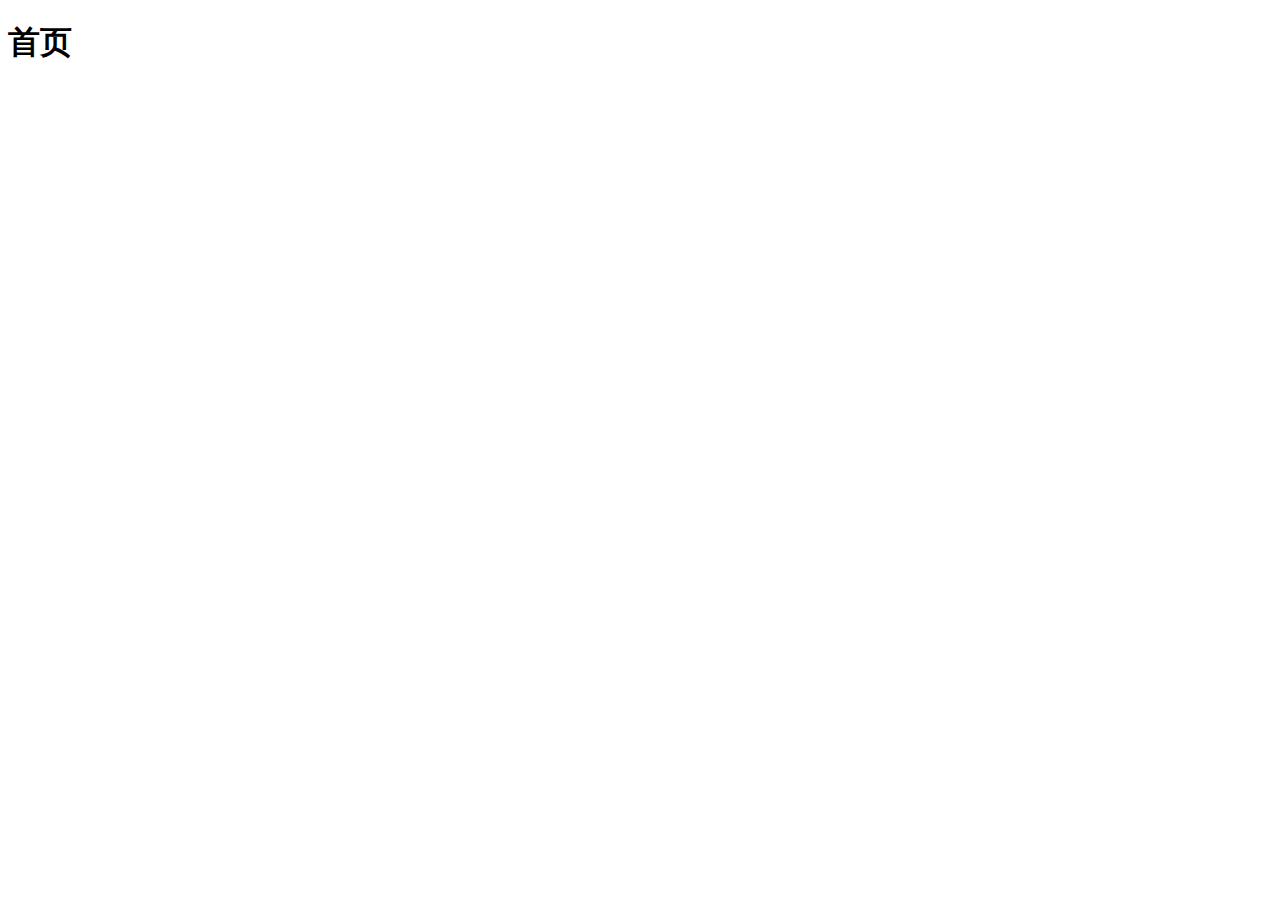
==== home/index.html @ 315df5bf "完成登录页面" ====
<!DOCTYPE html>
<html lang="en">
  <head>
    <meta charset="UTF-8" />
    <meta name="viewport" content="width=device-width, initial-scale=1.0" />
    <title>Document</title>
  </head>
  <body>
    <h1>首页</h1>
  </body>
</html>
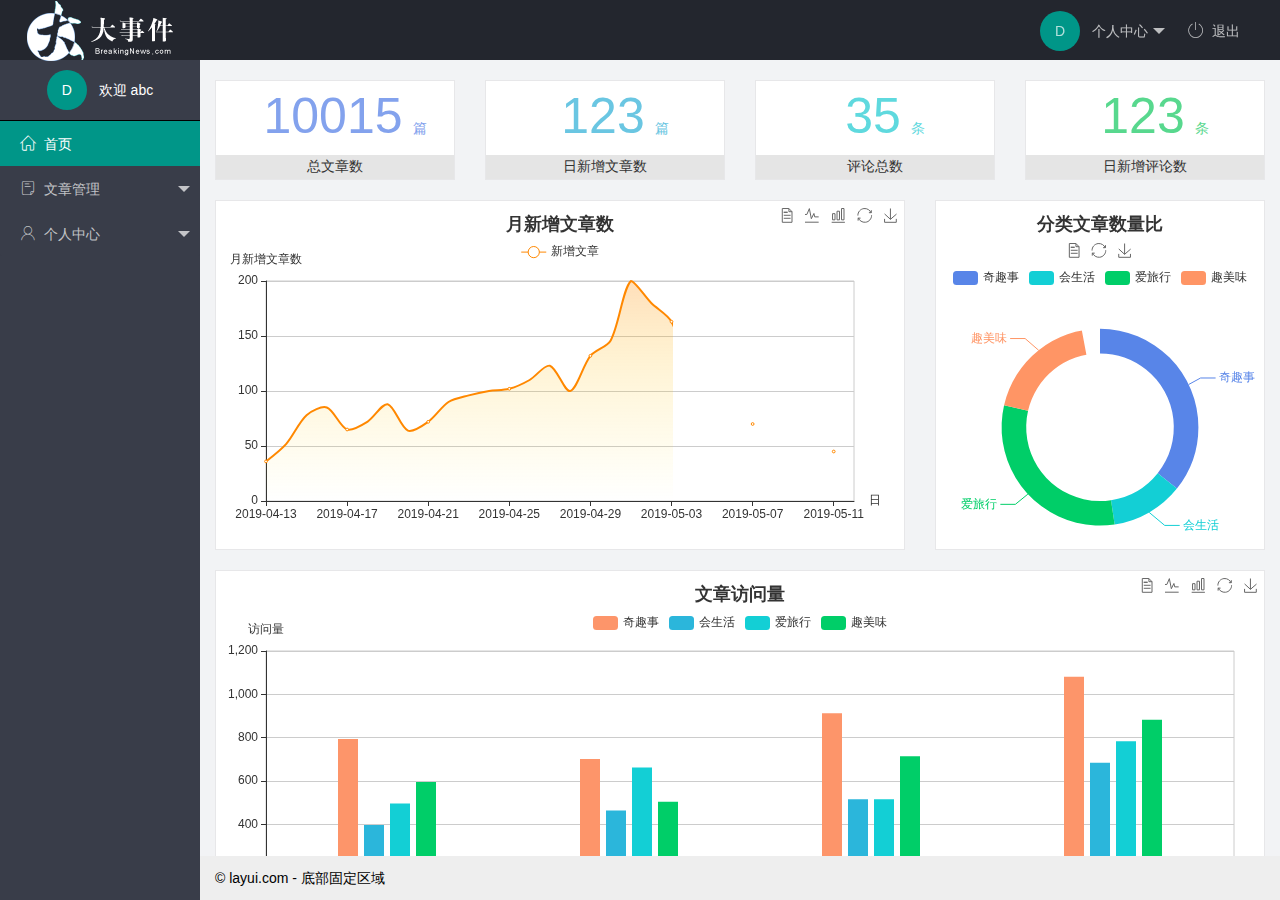
==== commit 03e443a6: "完成了后台首页" ====
--- a/home/index.html
+++ b/home/index.html
@@ -1,11 +1,119 @@
 <!DOCTYPE html>
-<html lang="en">
+<html>
   <head>
-    <meta charset="UTF-8" />
-    <meta name="viewport" content="width=device-width, initial-scale=1.0" />
-    <title>Document</title>
+    <meta charset="utf-8" />
+    <meta
+      name="viewport"
+      content="width=device-width, initial-scale=1, maximum-scale=1"
+    />
+    <title>layout 后台大布局 - Layui</title>
+    <link rel="stylesheet" href="/assets/lib/layui/css/layui.css" />
+    <link rel="stylesheet" href="/assets/fonts/iconfont.css" />
+    <link rel="stylesheet" href="/assets/css/index.css" />
   </head>
-  <body>
-    <h1>首页</h1>
+  <body class="layui-layout-body">
+    <div class="layui-layout layui-layout-admin">
+      <div class="layui-header">
+        <div class="layui-logo">
+          <img src="/assets/images/logo.png" alt="" />
+        </div>
+        <!-- 头部区域（可配合layui已有的水平导航） -->
+        <ul class="layui-nav layui-layout-right">
+          <li class="layui-nav-item">
+            <a href="javascript:;">
+              <img src="/assets/images/sample.jpg" class="layui-nav-img" />
+              <span class="text_avatar">D</span>
+              个人中心
+              <span class="layui-nav-more"></span>
+            </a>
+            <dl class="layui-nav-child">
+              <dd><a href="">基本资料</a></dd>
+              <dd><a href="">更换头像</a></dd>
+              <dd><a href="">重置密码</a></dd>
+            </dl>
+          </li>
+          <li class="layui-nav-item">
+            <a id="logoutBtn" href="javascript:;"><span class="iconfont icon-tuichu"></span>退出</a>
+          </li>
+        </ul>
+      </div>
+
+      <div class="layui-side layui-bg-black">
+        <div class="layui-side-scroll">
+          <div class="userinfo">
+            <img src="/assets/images/sample.jpg" class="layui-nav-img" />
+            <span class="text_avatar">D</span>
+            <span id="welcome">欢迎 abc</span>
+          </div>
+          <!-- 左侧导航区域（可配合layui已有的垂直导航） -->
+          <ul
+            class="layui-nav layui-nav-tree"
+            lay-filter="test"
+            lay-shrink="all"
+          >
+            <li class="layui-nav-item layui-this">
+              <a href=""><span class="iconfont icon-home"></span>首页</a>
+            </li>
+            <li class="layui-nav-item">
+              <a class="" href="javascript:;"
+                ><span class="iconfont icon-16"></span>文章管理</a
+              >
+              <dl class="layui-nav-child">
+                <dd>
+                  <a href="javascript:;"
+                    ><i class="layui-icon layui-icon-app"></i> 文章类别</a
+                  >
+                </dd>
+                <dd>
+                  <a href="javascript:;"
+                    ><i class="layui-icon layui-icon-app"></i> 文章列表</a
+                  >
+                </dd>
+                <dd>
+                  <a href="javascript:;"
+                    ><i class="layui-icon layui-icon-app"></i> 发布文章</a
+                  >
+                </dd>
+              </dl>
+            </li>
+            <li class="layui-nav-item">
+              <a href="javascript:;"
+                ><span class="iconfont icon-user"></span>个人中心</a
+              >
+              <dl class="layui-nav-child">
+                <dd>
+                  <a href="javascript:;"
+                    ><i class="layui-icon layui-icon-app"></i> 基本资料</a
+                  >
+                </dd>
+                <dd>
+                  <a href="javascript:;"
+                    ><i class="layui-icon layui-icon-app"></i> 更换头像</a
+                  >
+                </dd>
+                <dd>
+                  <a href="javascript:;"
+                    ><i class="layui-icon layui-icon-app"></i> 重置密码</a
+                  >
+                </dd>
+              </dl>
+            </li>
+          </ul>
+        </div>
+      </div>
+
+      <div class="layui-body">
+        <!-- 内容主体区域 -->
+        <iframe name="box" src="/home/dashboard.html" frameborder="0"></iframe>
+      <div class="layui-footer">
+        <!-- 底部固定区域 -->
+        © layui.com - 底部固定区域
+      </div>
+    </div>
+    <script src="/assets/lib/layui/layui.all.js"></script>
+    <script src="/assets/lib/axios.min.js"></script>
+    <script src="/assets/lib/jquery.js"></script>
+    <script src="/assets/js/ajaxbase.js"></script>
+    <script src="/assets/js/index.js"></script>
   </body>
 </html>
--- a/assets/lib/layui/css/layui.css
+++ b/assets/lib/layui/css/layui.css
@@ -0,0 +1,2 @@
+/** layui-v2.5.6 MIT License By https://www.layui.com */
+ .layui-inline,img{display:inline-block;vertical-align:middle}h1,h2,h3,h4,h5,h6{font-weight:400}.layui-edge,.layui-header,.layui-inline,.layui-main{position:relative}.layui-body,.layui-edge,.layui-elip{overflow:hidden}.layui-btn,.layui-edge,.layui-inline,img{vertical-align:middle}.layui-btn,.layui-disabled,.layui-icon,.layui-unselect{-moz-user-select:none;-webkit-user-select:none;-ms-user-select:none}.layui-elip,.layui-form-checkbox span,.layui-form-pane .layui-form-label{text-overflow:ellipsis;white-space:nowrap}.layui-breadcrumb,.layui-tree-btnGroup{visibility:hidden}blockquote,body,button,dd,div,dl,dt,form,h1,h2,h3,h4,h5,h6,input,li,ol,p,pre,td,textarea,th,ul{margin:0;padding:0;-webkit-tap-highlight-color:rgba(0,0,0,0)}a:active,a:hover{outline:0}img{border:none}li{list-style:none}table{border-collapse:collapse;border-spacing:0}h4,h5,h6{font-size:100%}button,input,optgroup,option,select,textarea{font-family:inherit;font-size:inherit;font-style:inherit;font-weight:inherit;outline:0}pre{white-space:pre-wrap;white-space:-moz-pre-wrap;white-space:-pre-wrap;white-space:-o-pre-wrap;word-wrap:break-word}body{line-height:24px;font:14px Helvetica Neue,Helvetica,PingFang SC,Tahoma,Arial,sans-serif}hr{height:1px;margin:10px 0;border:0;clear:both}a{color:#333;text-decoration:none}a:hover{color:#777}a cite{font-style:normal;*cursor:pointer}.layui-border-box,.layui-border-box *{box-sizing:border-box}.layui-box,.layui-box *{box-sizing:content-box}.layui-clear{clear:both;*zoom:1}.layui-clear:after{content:'\20';clear:both;*zoom:1;display:block;height:0}.layui-inline{*display:inline;*zoom:1}.layui-edge{display:inline-block;width:0;height:0;border-width:6px;border-style:dashed;border-color:transparent}.layui-edge-top{top:-4px;border-bottom-color:#999;border-bottom-style:solid}.layui-edge-right{border-left-color:#999;border-left-style:solid}.layui-edge-bottom{top:2px;border-top-color:#999;border-top-style:solid}.layui-edge-left{border-right-color:#999;border-right-style:solid}.layui-disabled,.layui-disabled:hover{color:#d2d2d2!important;cursor:not-allowed!important}.layui-circle{border-radius:100%}.layui-show{display:block!important}.layui-hide{display:none!important}@font-face{font-family:layui-icon;src:url(../font/iconfont.eot?v=256);src:url(../font/iconfont.eot?v=256#iefix) format('embedded-opentype'),url(../font/iconfont.woff2?v=256) format('woff2'),url(../font/iconfont.woff?v=256) format('woff'),url(../font/iconfont.ttf?v=256) format('truetype'),url(../font/iconfont.svg?v=256#layui-icon) format('svg')}.layui-icon{font-family:layui-icon!important;font-size:16px;font-style:normal;-webkit-font-smoothing:antialiased;-moz-osx-font-smoothing:grayscale}.layui-icon-reply-fill:before{content:"\e611"}.layui-icon-set-fill:before{content:"\e614"}.layui-icon-menu-fill:before{content:"\e60f"}.layui-icon-search:before{content:"\e615"}.layui-icon-share:before{content:"\e641"}.layui-icon-set-sm:before{content:"\e620"}.layui-icon-engine:before{content:"\e628"}.layui-icon-close:before{content:"\1006"}.layui-icon-close-fill:before{content:"\1007"}.layui-icon-chart-screen:before{content:"\e629"}.layui-icon-star:before{content:"\e600"}.layui-icon-circle-dot:before{content:"\e617"}.layui-icon-chat:before{content:"\e606"}.layui-icon-release:before{content:"\e609"}.layui-icon-list:before{content:"\e60a"}.layui-icon-chart:before{content:"\e62c"}.layui-icon-ok-circle:before{content:"\1005"}.layui-icon-layim-theme:before{content:"\e61b"}.layui-icon-table:before{content:"\e62d"}.layui-icon-right:before{content:"\e602"}.layui-icon-left:before{content:"\e603"}.layui-icon-cart-simple:before{content:"\e698"}.layui-icon-face-cry:before{content:"\e69c"}.layui-icon-face-smile:before{content:"\e6af"}.layui-icon-survey:before{content:"\e6b2"}.layui-icon-tree:before{content:"\e62e"}.layui-icon-ie:before{content:"\e7bb"}.layui-icon-upload-circle:before{content:"\e62f"}.layui-icon-add-circle:before{content:"\e61f"}.layui-icon-download-circle:before{content:"\e601"}.layui-icon-templeate-1:before{content:"\e630"}.layui-icon-util:before{content:"\e631"}.layui-icon-face-surprised:before{content:"\e664"}.layui-icon-edit:before{content:"\e642"}.layui-icon-speaker:before{content:"\e645"}.layui-icon-down:before{content:"\e61a"}.layui-icon-file:before{content:"\e621"}.layui-icon-layouts:before{content:"\e632"}.layui-icon-rate-half:before{content:"\e6c9"}.layui-icon-add-circle-fine:before{content:"\e608"}.layui-icon-prev-circle:before{content:"\e633"}.layui-icon-read:before{content:"\e705"}.layui-icon-404:before{content:"\e61c"}.layui-icon-carousel:before{content:"\e634"}.layui-icon-help:before{content:"\e607"}.layui-icon-code-circle:before{content:"\e635"}.layui-icon-windows:before{content:"\e67f"}.layui-icon-water:before{content:"\e636"}.layui-icon-username:before{content:"\e66f"}.layui-icon-find-fill:before{content:"\e670"}.layui-icon-about:before{content:"\e60b"}.layui-icon-location:before{content:"\e715"}.layui-icon-up:before{content:"\e619"}.layui-icon-pause:before{content:"\e651"}.layui-icon-date:before{content:"\e637"}.layui-icon-layim-uploadfile:before{content:"\e61d"}.layui-icon-delete:before{content:"\e640"}.layui-icon-play:before{content:"\e652"}.layui-icon-top:before{content:"\e604"}.layui-icon-firefox:before{content:"\e686"}.layui-icon-friends:before{content:"\e612"}.layui-icon-refresh-3:before{content:"\e9aa"}.layui-icon-ok:before{content:"\e605"}.layui-icon-layer:before{content:"\e638"}.layui-icon-face-smile-fine:before{content:"\e60c"}.layui-icon-dollar:before{content:"\e659"}.layui-icon-group:before{content:"\e613"}.layui-icon-layim-download:before{content:"\e61e"}.layui-icon-picture-fine:before{content:"\e60d"}.layui-icon-link:before{content:"\e64c"}.layui-icon-diamond:before{content:"\e735"}.layui-icon-log:before{content:"\e60e"}.layui-icon-key:before{content:"\e683"}.layui-icon-rate-solid:before{content:"\e67a"}.layui-icon-fonts-del:before{content:"\e64f"}.layui-icon-unlink:before{content:"\e64d"}.layui-icon-fonts-clear:before{content:"\e639"}.layui-icon-triangle-r:before{content:"\e623"}.layui-icon-circle:before{content:"\e63f"}.layui-icon-radio:before{content:"\e643"}.layui-icon-align-center:before{content:"\e647"}.layui-icon-align-right:before{content:"\e648"}.layui-icon-align-left:before{content:"\e649"}.layui-icon-loading-1:before{content:"\e63e"}.layui-icon-return:before{content:"\e65c"}.layui-icon-fonts-strong:before{content:"\e62b"}.layui-icon-upload:before{content:"\e67c"}.layui-icon-dialogue:before{content:"\e63a"}.layui-icon-video:before{content:"\e6ed"}.layui-icon-headset:before{content:"\e6fc"}.layui-icon-cellphone-fine:before{content:"\e63b"}.layui-icon-add-1:before{content:"\e654"}.layui-icon-face-smile-b:before{content:"\e650"}.layui-icon-fonts-html:before{content:"\e64b"}.layui-icon-screen-full:before{content:"\e622"}.layui-icon-form:before{content:"\e63c"}.layui-icon-cart:before{content:"\e657"}.layui-icon-camera-fill:before{content:"\e65d"}.layui-icon-tabs:before{content:"\e62a"}.layui-icon-heart-fill:before{content:"\e68f"}.layui-icon-fonts-code:before{content:"\e64e"}.layui-icon-ios:before{content:"\e680"}.layui-icon-at:before{content:"\e687"}.layui-icon-fire:before{content:"\e756"}.layui-icon-set:before{content:"\e716"}.layui-icon-fonts-u:before{content:"\e646"}.layui-icon-triangle-d:before{content:"\e625"}.layui-icon-tips:before{content:"\e702"}.layui-icon-picture:before{content:"\e64a"}.layui-icon-more-vertical:before{content:"\e671"}.layui-icon-bluetooth:before{content:"\e689"}.layui-icon-flag:before{content:"\e66c"}.layui-icon-loading:before{content:"\e63d"}.layui-icon-fonts-i:before{content:"\e644"}.layui-icon-refresh-1:before{content:"\e666"}.layui-icon-rmb:before{content:"\e65e"}.layui-icon-addition:before{content:"\e624"}.layui-icon-home:before{content:"\e68e"}.layui-icon-time:before{content:"\e68d"}.layui-icon-user:before{content:"\e770"}.layui-icon-notice:before{content:"\e667"}.layui-icon-chrome:before{content:"\e68a"}.layui-icon-edge:before{content:"\e68b"}.layui-icon-login-weibo:before{content:"\e675"}.layui-icon-voice:before{content:"\e688"}.layui-icon-upload-drag:before{content:"\e681"}.layui-icon-login-qq:before{content:"\e676"}.layui-icon-snowflake:before{content:"\e6b1"}.layui-icon-heart:before{content:"\e68c"}.layui-icon-logout:before{content:"\e682"}.layui-icon-file-b:before{content:"\e655"}.layui-icon-template:before{content:"\e663"}.layui-icon-transfer:before{content:"\e691"}.layui-icon-auz:before{content:"\e672"}.layui-icon-console:before{content:"\e665"}.layui-icon-app:before{content:"\e653"}.layui-icon-prev:before{content:"\e65a"}.layui-icon-website:before{content:"\e7ae"}.layui-icon-next:before{content:"\e65b"}.layui-icon-component:before{content:"\e857"}.layui-icon-android:before{content:"\e684"}.layui-icon-more:before{content:"\e65f"}.layui-icon-login-wechat:before{content:"\e677"}.layui-icon-shrink-right:before{content:"\e668"}.layui-icon-spread-left:before{content:"\e66b"}.layui-icon-camera:before{content:"\e660"}.layui-icon-note:before{content:"\e66e"}.layui-icon-refresh:before{content:"\e669"}.layui-icon-female:before{content:"\e661"}.layui-icon-male:before{content:"\e662"}.layui-icon-screen-restore:before{content:"\e758"}.layui-icon-password:before{content:"\e673"}.layui-icon-senior:before{content:"\e674"}.layui-icon-theme:before{content:"\e66a"}.layui-icon-tread:before{content:"\e6c5"}.layui-icon-praise:before{content:"\e6c6"}.layui-icon-star-fill:before{content:"\e658"}.layui-icon-rate:before{content:"\e67b"}.layui-icon-template-1:before{content:"\e656"}.layui-icon-vercode:before{content:"\e679"}.layui-icon-service:before{content:"\e626"}.layui-icon-cellphone:before{content:"\e678"}.layui-icon-print:before{content:"\e66d"}.layui-icon-cols:before{content:"\e610"}.layui-icon-wifi:before{content:"\e7e0"}.layui-icon-export:before{content:"\e67d"}.layui-icon-rss:before{content:"\e808"}.layui-icon-slider:before{content:"\e714"}.layui-icon-email:before{content:"\e618"}.layui-icon-subtraction:before{content:"\e67e"}.layui-icon-mike:before{content:"\e6dc"}.layui-icon-light:before{content:"\e748"}.layui-icon-gift:before{content:"\e627"}.layui-icon-mute:before{content:"\e685"}.layui-icon-reduce-circle:before{content:"\e616"}.layui-icon-music:before{content:"\e690"}.layui-main{width:1140px;margin:0 auto}.layui-header{z-index:1000;height:60px}.layui-header a:hover{transition:all .5s;-webkit-transition:all .5s}.layui-side{position:fixed;left:0;top:0;bottom:0;z-index:999;width:200px;overflow-x:hidden}.layui-side-scroll{position:relative;width:220px;height:100%;overflow-x:hidden}.layui-body{position:absolute;left:200px;right:0;top:0;bottom:0;z-index:998;width:auto;overflow-y:auto;box-sizing:border-box}.layui-layout-body{overflow:hidden}.layui-layout-admin .layui-header{background-color:#23262E}.layui-layout-admin .layui-side{top:60px;width:200px;overflow-x:hidden}.layui-layout-admin .layui-body{position:fixed;top:60px;bottom:44px}.layui-layout-admin .layui-main{width:auto;margin:0 15px}.layui-layout-admin .layui-footer{position:fixed;left:200px;right:0;bottom:0;height:44px;line-height:44px;padding:0 15px;background-color:#eee}.layui-layout-admin .layui-logo{position:absolute;left:0;top:0;width:200px;height:100%;line-height:60px;text-align:center;color:#009688;font-size:16px}.layui-layout-admin .layui-header .layui-nav{background:0 0}.layui-layout-left{position:absolute!important;left:200px;top:0}.layui-layout-right{position:absolute!important;right:0;top:0}.layui-container{position:relative;margin:0 auto;padding:0 15px;box-sizing:border-box}.layui-fluid{position:relative;margin:0 auto;padding:0 15px}.layui-row:after,.layui-row:before{content:'';display:block;clear:both}.layui-col-lg1,.layui-col-lg10,.layui-col-lg11,.layui-col-lg12,.layui-col-lg2,.layui-col-lg3,.layui-col-lg4,.layui-col-lg5,.layui-col-lg6,.layui-col-lg7,.layui-col-lg8,.layui-col-lg9,.layui-col-md1,.layui-col-md10,.layui-col-md11,.layui-col-md12,.layui-col-md2,.layui-col-md3,.layui-col-md4,.layui-col-md5,.layui-col-md6,.layui-col-md7,.layui-col-md8,.layui-col-md9,.layui-col-sm1,.layui-col-sm10,.layui-col-sm11,.layui-col-sm12,.layui-col-sm2,.layui-col-sm3,.layui-col-sm4,.layui-col-sm5,.layui-col-sm6,.layui-col-sm7,.layui-col-sm8,.layui-col-sm9,.layui-col-xs1,.layui-col-xs10,.layui-col-xs11,.layui-col-xs12,.layui-col-xs2,.layui-col-xs3,.layui-col-xs4,.layui-col-xs5,.layui-col-xs6,.layui-col-xs7,.layui-col-xs8,.layui-col-xs9{position:relative;display:block;box-sizing:border-box}.layui-col-xs1,.layui-col-xs10,.layui-col-xs11,.layui-col-xs12,.layui-col-xs2,.layui-col-xs3,.layui-col-xs4,.layui-col-xs5,.layui-col-xs6,.layui-col-xs7,.layui-col-xs8,.layui-col-xs9{float:left}.layui-col-xs1{width:8.33333333%}.layui-col-xs2{width:16.66666667%}.layui-col-xs3{width:25%}.layui-col-xs4{width:33.33333333%}.layui-col-xs5{width:41.66666667%}.layui-col-xs6{width:50%}.layui-col-xs7{width:58.33333333%}.layui-col-xs8{width:66.66666667%}.layui-col-xs9{width:75%}.layui-col-xs10{width:83.33333333%}.layui-col-xs11{width:91.66666667%}.layui-col-xs12{width:100%}.layui-col-xs-offset1{margin-left:8.33333333%}.layui-col-xs-offset2{margin-left:16.66666667%}.layui-col-xs-offset3{margin-left:25%}.layui-col-xs-offset4{margin-left:33.33333333%}.layui-col-xs-offset5{margin-left:41.66666667%}.layui-col-xs-offset6{margin-left:50%}.layui-col-xs-offset7{margin-left:58.33333333%}.layui-col-xs-offset8{margin-left:66.66666667%}.layui-col-xs-offset9{margin-left:75%}.layui-col-xs-offset10{margin-left:83.33333333%}.layui-col-xs-offset11{margin-left:91.66666667%}.layui-col-xs-offset12{margin-left:100%}@media screen and (max-width:768px){.layui-hide-xs{display:none!important}.layui-show-xs-block{display:block!important}.layui-show-xs-inline{display:inline!important}.layui-show-xs-inline-block{display:inline-block!important}}@media screen and (min-width:768px){.layui-container{width:750px}.layui-hide-sm{display:none!important}.layui-show-sm-block{display:block!important}.layui-show-sm-inline{display:inline!important}.layui-show-sm-inline-block{display:inline-block!important}.layui-col-sm1,.layui-col-sm10,.layui-col-sm11,.layui-col-sm12,.layui-col-sm2,.layui-col-sm3,.layui-col-sm4,.layui-col-sm5,.layui-col-sm6,.layui-col-sm7,.layui-col-sm8,.layui-col-sm9{float:left}.layui-col-sm1{width:8.33333333%}.layui-col-sm2{width:16.66666667%}.layui-col-sm3{width:25%}.layui-col-sm4{width:33.33333333%}.layui-col-sm5{width:41.66666667%}.layui-col-sm6{width:50%}.layui-col-sm7{width:58.33333333%}.layui-col-sm8{width:66.66666667%}.layui-col-sm9{width:75%}.layui-col-sm10{width:83.33333333%}.layui-col-sm11{width:91.66666667%}.layui-col-sm12{width:100%}.layui-col-sm-offset1{margin-left:8.33333333%}.layui-col-sm-offset2{margin-left:16.66666667%}.layui-col-sm-offset3{margin-left:25%}.layui-col-sm-offset4{margin-left:33.33333333%}.layui-col-sm-offset5{margin-left:41.66666667%}.layui-col-sm-offset6{margin-left:50%}.layui-col-sm-offset7{margin-left:58.33333333%}.layui-col-sm-offset8{margin-left:66.66666667%}.layui-col-sm-offset9{margin-left:75%}.layui-col-sm-offset10{margin-left:83.33333333%}.layui-col-sm-offset11{margin-left:91.66666667%}.layui-col-sm-offset12{margin-left:100%}}@media screen and (min-width:992px){.layui-container{width:970px}.layui-hide-md{display:none!important}.layui-show-md-block{display:block!important}.layui-show-md-inline{display:inline!important}.layui-show-md-inline-block{display:inline-block!important}.layui-col-md1,.layui-col-md10,.layui-col-md11,.layui-col-md12,.layui-col-md2,.layui-col-md3,.layui-col-md4,.layui-col-md5,.layui-col-md6,.layui-col-md7,.layui-col-md8,.layui-col-md9{float:left}.layui-col-md1{width:8.33333333%}.layui-col-md2{width:16.66666667%}.layui-col-md3{width:25%}.layui-col-md4{width:33.33333333%}.layui-col-md5{width:41.66666667%}.layui-col-md6{width:50%}.layui-col-md7{width:58.33333333%}.layui-col-md8{width:66.66666667%}.layui-col-md9{width:75%}.layui-col-md10{width:83.33333333%}.layui-col-md11{width:91.66666667%}.layui-col-md12{width:100%}.layui-col-md-offset1{margin-left:8.33333333%}.layui-col-md-offset2{margin-left:16.66666667%}.layui-col-md-offset3{margin-left:25%}.layui-col-md-offset4{margin-left:33.33333333%}.layui-col-md-offset5{margin-left:41.66666667%}.layui-col-md-offset6{margin-left:50%}.layui-col-md-offset7{margin-left:58.33333333%}.layui-col-md-offset8{margin-left:66.66666667%}.layui-col-md-offset9{margin-left:75%}.layui-col-md-offset10{margin-left:83.33333333%}.layui-col-md-offset11{margin-left:91.66666667%}.layui-col-md-offset12{margin-left:100%}}@media screen and (min-width:1200px){.layui-container{width:1170px}.layui-hide-lg{display:none!important}.layui-show-lg-block{display:block!important}.layui-show-lg-inline{display:inline!important}.layui-show-lg-inline-block{display:inline-block!important}.layui-col-lg1,.layui-col-lg10,.layui-col-lg11,.layui-col-lg12,.layui-col-lg2,.layui-col-lg3,.layui-col-lg4,.layui-col-lg5,.layui-col-lg6,.layui-col-lg7,.layui-col-lg8,.layui-col-lg9{float:left}.layui-col-lg1{width:8.33333333%}.layui-col-lg2{width:16.66666667%}.layui-col-lg3{width:25%}.layui-col-lg4{width:33.33333333%}.layui-col-lg5{width:41.66666667%}.layui-col-lg6{width:50%}.layui-col-lg7{width:58.33333333%}.layui-col-lg8{width:66.66666667%}.layui-col-lg9{width:75%}.layui-col-lg10{width:83.33333333%}.layui-col-lg11{width:91.66666667%}.layui-col-lg12{width:100%}.layui-col-lg-offset1{margin-left:8.33333333%}.layui-col-lg-offset2{margin-left:16.66666667%}.layui-col-lg-offset3{margin-left:25%}.layui-col-lg-offset4{margin-left:33.33333333%}.layui-col-lg-offset5{margin-left:41.66666667%}.layui-col-lg-offset6{margin-left:50%}.layui-col-lg-offset7{margin-left:58.33333333%}.layui-col-lg-offset8{margin-left:66.66666667%}.layui-col-lg-offset9{margin-left:75%}.layui-col-lg-offset10{margin-left:83.33333333%}.layui-col-lg-offset11{margin-left:91.66666667%}.layui-col-lg-offset12{margin-left:100%}}.layui-col-space1{margin:-.5px}.layui-col-space1>*{padding:.5px}.layui-col-space2{margin:-1px}.layui-col-space2>*{padding:1px}.layui-col-space4{margin:-2px}.layui-col-space4>*{padding:2px}.layui-col-space5{margin:-2.5px}.layui-col-space5>*{padding:2.5px}.layui-col-space6{margin:-3px}.layui-col-space6>*{padding:3px}.layui-col-space8{margin:-4px}.layui-col-space8>*{padding:4px}.layui-col-space10{margin:-5px}.layui-col-space10>*{padding:5px}.layui-col-space12{margin:-6px}.layui-col-space12>*{padding:6px}.layui-col-space14{margin:-7px}.layui-col-space14>*{padding:7px}.layui-col-space15{margin:-7.5px}.layui-col-space15>*{padding:7.5px}.layui-col-space16{margin:-8px}.layui-col-space16>*{padding:8px}.layui-col-space18{margin:-9px}.layui-col-space18>*{padding:9px}.layui-col-space20{margin:-10px}.layui-col-space20>*{padding:10px}.layui-col-space22{margin:-11px}.layui-col-space22>*{padding:11px}.layui-col-space24{margin:-12px}.layui-col-space24>*{padding:12px}.layui-col-space25{margin:-12.5px}.layui-col-space25>*{padding:12.5px}.layui-col-space26{margin:-13px}.layui-col-space26>*{padding:13px}.layui-col-space28{margin:-14px}.layui-col-space28>*{padding:14px}.layui-col-space30{margin:-15px}.layui-col-space30>*{padding:15px}.layui-btn,.layui-input,.layui-select,.layui-textarea,.layui-upload-button{outline:0;-webkit-appearance:none;transition:all .3s;-webkit-transition:all .3s;box-sizing:border-box}.layui-elem-quote{margin-bottom:10px;padding:15px;line-height:22px;border-left:5px solid #009688;border-radius:0 2px 2px 0;background-color:#f2f2f2}.layui-quote-nm{border-style:solid;border-width:1px 1px 1px 5px;background:0 0}.layui-elem-field{margin-bottom:10px;padding:0;border-width:1px;border-style:solid}.layui-elem-field legend{margin-left:20px;padding:0 10px;font-size:20px;font-weight:300}.layui-field-title{margin:10px 0 20px;border-width:1px 0 0}.layui-field-box{padding:10px 15px}.layui-field-title .layui-field-box{padding:10px 0}.layui-progress{position:relative;height:6px;border-radius:20px;background-color:#e2e2e2}.layui-progress-bar{position:absolute;left:0;top:0;width:0;max-width:100%;height:6px;border-radius:20px;text-align:right;background-color:#5FB878;transition:all .3s;-webkit-transition:all .3s}.layui-progress-big,.layui-progress-big .layui-progress-bar{height:18px;line-height:18px}.layui-progress-text{position:relative;top:-20px;line-height:18px;font-size:12px;color:#666}.layui-progress-big .layui-progress-text{position:static;padding:0 10px;color:#fff}.layui-collapse{border-width:1px;border-style:solid;border-radius:2px}.layui-colla-content,.layui-colla-item{border-top-width:1px;border-top-style:solid}.layui-colla-item:first-child{border-top:none}.layui-colla-title{position:relative;height:42px;line-height:42px;padding:0 15px 0 35px;color:#333;background-color:#f2f2f2;cursor:pointer;font-size:14px;overflow:hidden}.layui-colla-content{display:none;padding:10px 15px;line-height:22px;color:#666}.layui-colla-icon{position:absolute;left:15px;top:0;font-size:14px}.layui-card{margin-bottom:15px;border-radius:2px;background-color:#fff;box-shadow:0 1px 2px 0 rgba(0,0,0,.05)}.layui-card:last-child{margin-bottom:0}.layui-card-header{position:relative;height:42px;line-height:42px;padding:0 15px;border-bottom:1px solid #f6f6f6;color:#333;border-radius:2px 2px 0 0;font-size:14px}.layui-bg-black,.layui-bg-blue,.layui-bg-cyan,.layui-bg-green,.layui-bg-orange,.layui-bg-red{color:#fff!important}.layui-card-body{position:relative;padding:10px 15px;line-height:24px}.layui-card-body[pad15]{padding:15px}.layui-card-body[pad20]{padding:20px}.layui-card-body .layui-table{margin:5px 0}.layui-card .layui-tab{margin:0}.layui-panel-window{position:relative;padding:15px;border-radius:0;border-top:5px solid #E6E6E6;background-color:#fff}.layui-auxiliar-moving{position:fixed;left:0;right:0;top:0;bottom:0;width:100%;height:100%;background:0 0;z-index:9999999999}.layui-form-label,.layui-form-mid,.layui-form-select,.layui-input-block,.layui-input-inline,.layui-textarea{position:relative}.layui-bg-red{background-color:#FF5722!important}.layui-bg-orange{background-color:#FFB800!important}.layui-bg-green{background-color:#009688!important}.layui-bg-cyan{background-color:#2F4056!important}.layui-bg-blue{background-color:#1E9FFF!important}.layui-bg-black{background-color:#393D49!important}.layui-bg-gray{background-color:#eee!important;color:#666!important}.layui-badge-rim,.layui-colla-content,.layui-colla-item,.layui-collapse,.layui-elem-field,.layui-form-pane .layui-form-item[pane],.layui-form-pane .layui-form-label,.layui-input,.layui-layedit,.layui-layedit-tool,.layui-quote-nm,.layui-select,.layui-tab-bar,.layui-tab-card,.layui-tab-title,.layui-tab-title .layui-this:after,.layui-textarea{border-color:#e6e6e6}.layui-timeline-item:before,hr{background-color:#e6e6e6}.layui-text{line-height:22px;font-size:14px;color:#666}.layui-text h1,.layui-text h2,.layui-text h3{font-weight:500;color:#333}.layui-text h1{font-size:30px}.layui-text h2{font-size:24px}.layui-text h3{font-size:18px}.layui-text a:not(.layui-btn){color:#01AAED}.layui-text a:not(.layui-btn):hover{text-decoration:underline}.layui-text ul{padding:5px 0 5px 15px}.layui-text ul li{margin-top:5px;list-style-type:disc}.layui-text em,.layui-word-aux{color:#999!important;padding:0 5px!important}.layui-btn{display:inline-block;height:38px;line-height:38px;padding:0 18px;background-color:#009688;color:#fff;white-space:nowrap;text-align:center;font-size:14px;border:none;border-radius:2px;cursor:pointer}.layui-btn:hover{opacity:.8;filter:alpha(opacity=80);color:#fff}.layui-btn:active{opacity:1;filter:alpha(opacity=100)}.layui-btn+.layui-btn{margin-left:10px}.layui-btn-container{font-size:0}.layui-btn-container .layui-btn{margin-right:10px;margin-bottom:10px}.layui-btn-container .layui-btn+.layui-btn{margin-left:0}.layui-table .layui-btn-container .layui-btn{margin-bottom:9px}.layui-btn-radius{border-radius:100px}.layui-btn .layui-icon{margin-right:3px;font-size:18px;vertical-align:bottom;vertical-align:middle\9}.layui-btn-primary{border:1px solid #C9C9C9;background-color:#fff;color:#555}.layui-btn-primary:hover{border-color:#009688;color:#333}.layui-btn-normal{background-color:#1E9FFF}.layui-btn-warm{background-color:#FFB800}.layui-btn-danger{background-color:#FF5722}.layui-btn-checked{background-color:#5FB878}.layui-btn-disabled,.layui-btn-disabled:active,.layui-btn-disabled:hover{border:1px solid #e6e6e6;background-color:#FBFBFB;color:#C9C9C9;cursor:not-allowed;opacity:1}.layui-btn-lg{height:44px;line-height:44px;padding:0 25px;font-size:16px}.layui-btn-sm{height:30px;line-height:30px;padding:0 10px;font-size:12px}.layui-btn-sm i{font-size:16px!important}.layui-btn-xs{height:22px;line-height:22px;padding:0 5px;font-size:12px}.layui-btn-xs i{font-size:14px!important}.layui-btn-group{display:inline-block;vertical-align:middle;font-size:0}.layui-btn-group .layui-btn{margin-left:0!important;margin-right:0!important;border-left:1px solid rgba(255,255,255,.5);border-radius:0}.layui-btn-group .layui-btn-primary{border-left:none}.layui-btn-group .layui-btn-primary:hover{border-color:#C9C9C9;color:#009688}.layui-btn-group .layui-btn:first-child{border-left:none;border-radius:2px 0 0 2px}.layui-btn-group .layui-btn-primary:first-child{border-left:1px solid #c9c9c9}.layui-btn-group .layui-btn:last-child{border-radius:0 2px 2px 0}.layui-btn-group .layui-btn+.layui-btn{margin-left:0}.layui-btn-group+.layui-btn-group{margin-left:10px}.layui-btn-fluid{width:100%}.layui-input,.layui-select,.layui-textarea{height:38px;line-height:1.3;line-height:38px\9;border-width:1px;border-style:solid;background-color:#fff;border-radius:2px}.layui-input::-webkit-input-placeholder,.layui-select::-webkit-input-placeholder,.layui-textarea::-webkit-input-placeholder{line-height:1.3}.layui-input,.layui-textarea{display:block;width:100%;padding-left:10px}.layui-input:hover,.layui-textarea:hover{border-color:#D2D2D2!important}.layui-input:focus,.layui-textarea:focus{border-color:#C9C9C9!important}.layui-textarea{min-height:100px;height:auto;line-height:20px;padding:6px 10px;resize:vertical}.layui-select{padding:0 10px}.layui-form input[type=checkbox],.layui-form input[type=radio],.layui-form select{display:none}.layui-form [lay-ignore]{display:initial}.layui-form-item{margin-bottom:15px;clear:both;*zoom:1}.layui-form-item:after{content:'\20';clear:both;*zoom:1;display:block;height:0}.layui-form-label{float:left;display:block;padding:9px 15px;width:80px;font-weight:400;line-height:20px;text-align:right}.layui-form-label-col{display:block;float:none;padding:9px 0;line-height:20px;text-align:left}.layui-form-item .layui-inline{margin-bottom:5px;margin-right:10px}.layui-input-block{margin-left:110px;min-height:36px}.layui-input-inline{display:inline-block;vertical-align:middle}.layui-form-item .layui-input-inline{float:left;width:190px;margin-right:10px}.layui-form-text .layui-input-inline{width:auto}.layui-form-mid{float:left;display:block;padding:9px 0!important;line-height:20px;margin-right:10px}.layui-form-danger+.layui-form-select .layui-input,.layui-form-danger:focus{border-color:#FF5722!important}.layui-form-select .layui-input{padding-right:30px;cursor:pointer}.layui-form-select .layui-edge{position:absolute;right:10px;top:50%;margin-top:-3px;cursor:pointer;border-width:6px;border-top-color:#c2c2c2;border-top-style:solid;transition:all .3s;-webkit-transition:all .3s}.layui-form-select dl{display:none;position:absolute;left:0;top:42px;padding:5px 0;z-index:899;min-width:100%;border:1px solid #d2d2d2;max-height:300px;overflow-y:auto;background-color:#fff;border-radius:2px;box-shadow:0 2px 4px rgba(0,0,0,.12);box-sizing:border-box}.layui-form-select dl dd,.layui-form-select dl dt{padding:0 10px;line-height:36px;white-space:nowrap;overflow:hidden;text-overflow:ellipsis}.layui-form-select dl dt{font-size:12px;color:#999}.layui-form-select dl dd{cursor:pointer}.layui-form-select dl dd:hover{background-color:#f2f2f2;-webkit-transition:.5s all;transition:.5s all}.layui-form-select .layui-select-group dd{padding-left:20px}.layui-form-select dl dd.layui-select-tips{padding-left:10px!important;color:#999}.layui-form-select dl dd.layui-this{background-color:#5FB878;color:#fff}.layui-form-checkbox,.layui-form-select dl dd.layui-disabled{background-color:#fff}.layui-form-selected dl{display:block}.layui-form-checkbox,.layui-form-checkbox *,.layui-form-switch{display:inline-block;vertical-align:middle}.layui-form-selected .layui-edge{margin-top:-9px;-webkit-transform:rotate(180deg);transform:rotate(180deg);margin-top:-3px\9}:root .layui-form-selected .layui-edge{margin-top:-9px\0/IE9}.layui-form-selectup dl{top:auto;bottom:42px}.layui-select-none{margin:5px 0;text-align:center;color:#999}.layui-select-disabled .layui-disabled{border-color:#eee!important}.layui-select-disabled .layui-edge{border-top-color:#d2d2d2}.layui-form-checkbox{position:relative;height:30px;line-height:30px;margin-right:10px;padding-right:30px;cursor:pointer;font-size:0;-webkit-transition:.1s linear;transition:.1s linear;box-sizing:border-box}.layui-form-checkbox span{padding:0 10px;height:100%;font-size:14px;border-radius:2px 0 0 2px;background-color:#d2d2d2;color:#fff;overflow:hidden}.layui-form-checkbox:hover span{background-color:#c2c2c2}.layui-form-checkbox i{position:absolute;right:0;top:0;width:30px;height:28px;border:1px solid #d2d2d2;border-left:none;border-radius:0 2px 2px 0;color:#fff;font-size:20px;text-align:center}.layui-form-checkbox:hover i{border-color:#c2c2c2;color:#c2c2c2}.layui-form-checked,.layui-form-checked:hover{border-color:#5FB878}.layui-form-checked span,.layui-form-checked:hover span{background-color:#5FB878}.layui-form-checked i,.layui-form-checked:hover i{color:#5FB878}.layui-form-item .layui-form-checkbox{margin-top:4px}.layui-form-checkbox[lay-skin=primary]{height:auto!important;line-height:normal!important;min-width:18px;min-height:18px;border:none!important;margin-right:0;padding-left:28px;padding-right:0;background:0 0}.layui-form-checkbox[lay-skin=primary] span{padding-left:0;padding-right:15px;line-height:18px;background:0 0;color:#666}.layui-form-checkbox[lay-skin=primary] i{right:auto;left:0;width:16px;height:16px;line-height:16px;border:1px solid #d2d2d2;font-size:12px;border-radius:2px;background-color:#fff;-webkit-transition:.1s linear;transition:.1s linear}.layui-form-checkbox[lay-skin=primary]:hover i{border-color:#5FB878;color:#fff}.layui-form-checked[lay-skin=primary] i{border-color:#5FB878!important;background-color:#5FB878;color:#fff}.layui-checkbox-disbaled[lay-skin=primary] span{background:0 0!important;color:#c2c2c2}.layui-checkbox-disbaled[lay-skin=primary]:hover i{border-color:#d2d2d2}.layui-form-item .layui-form-checkbox[lay-skin=primary]{margin-top:10px}.layui-form-switch{position:relative;height:22px;line-height:22px;min-width:35px;padding:0 5px;margin-top:8px;border:1px solid #d2d2d2;border-radius:20px;cursor:pointer;background-color:#fff;-webkit-transition:.1s linear;transition:.1s linear}.layui-form-switch i{position:absolute;left:5px;top:3px;width:16px;height:16px;border-radius:20px;background-color:#d2d2d2;-webkit-transition:.1s linear;transition:.1s linear}.layui-form-switch em{position:relative;top:0;width:25px;margin-left:21px;padding:0!important;text-align:center!important;color:#999!important;font-style:normal!important;font-size:12px}.layui-form-onswitch{border-color:#5FB878;background-color:#5FB878}.layui-checkbox-disbaled,.layui-checkbox-disbaled i{border-color:#e2e2e2!important}.layui-form-onswitch i{left:100%;margin-left:-21px;background-color:#fff}.layui-form-onswitch em{margin-left:5px;margin-right:21px;color:#fff!important}.layui-checkbox-disbaled span{background-color:#e2e2e2!important}.layui-checkbox-disbaled:hover i{color:#fff!important}[lay-radio]{display:none}.layui-form-radio,.layui-form-radio *{display:inline-block;vertical-align:middle}.layui-form-radio{line-height:28px;margin:6px 10px 0 0;padding-right:10px;cursor:pointer;font-size:0}.layui-form-radio *{font-size:14px}.layui-form-radio>i{margin-right:8px;font-size:22px;color:#c2c2c2}.layui-form-radio>i:hover,.layui-form-radioed>i{color:#5FB878}.layui-radio-disbaled>i{color:#e2e2e2!important}.layui-form-pane .layui-form-label{width:110px;padding:8px 15px;height:38px;line-height:20px;border-width:1px;border-style:solid;border-radius:2px 0 0 2px;text-align:center;background-color:#FBFBFB;overflow:hidden;box-sizing:border-box}.layui-form-pane .layui-input-inline{margin-left:-1px}.layui-form-pane .layui-input-block{margin-left:110px;left:-1px}.layui-form-pane .layui-input{border-radius:0 2px 2px 0}.layui-form-pane .layui-form-text .layui-form-label{float:none;width:100%;border-radius:2px;box-sizing:border-box;text-align:left}.layui-form-pane .layui-form-text .layui-input-inline{display:block;margin:0;top:-1px;clear:both}.layui-form-pane .layui-form-text .layui-input-block{margin:0;left:0;top:-1px}.layui-form-pane .layui-form-text .layui-textarea{min-height:100px;border-radius:0 0 2px 2px}.layui-form-pane .layui-form-checkbox{margin:4px 0 4px 10px}.layui-form-pane .layui-form-radio,.layui-form-pane .layui-form-switch{margin-top:6px;margin-left:10px}.layui-form-pane .layui-form-item[pane]{position:relative;border-width:1px;border-style:solid}.layui-form-pane .layui-form-item[pane] .layui-form-label{position:absolute;left:0;top:0;height:100%;border-width:0 1px 0 0}.layui-form-pane .layui-form-item[pane] .layui-input-inline{margin-left:110px}@media screen and (max-width:450px){.layui-form-item .layui-form-label{text-overflow:ellipsis;overflow:hidden;white-space:nowrap}.layui-form-item .layui-inline{display:block;margin-right:0;margin-bottom:20px;clear:both}.layui-form-item .layui-inline:after{content:'\20';clear:both;display:block;height:0}.layui-form-item .layui-input-inline{display:block;float:none;left:-3px;width:auto;margin:0 0 10px 112px}.layui-form-item .layui-input-inline+.layui-form-mid{margin-left:110px;top:-5px;padding:0}.layui-form-item .layui-form-checkbox{margin-right:5px;margin-bottom:5px}}.layui-layedit{border-width:1px;border-style:solid;border-radius:2px}.layui-layedit-tool{padding:3px 5px;border-bottom-width:1px;border-bottom-style:solid;font-size:0}.layedit-tool-fixed{position:fixed;top:0;border-top:1px solid #e2e2e2}.layui-layedit-tool .layedit-tool-mid,.layui-layedit-tool .layui-icon{display:inline-block;vertical-align:middle;text-align:center;font-size:14px}.layui-layedit-tool .layui-icon{position:relative;width:32px;height:30px;line-height:30px;margin:3px 5px;color:#777;cursor:pointer;border-radius:2px}.layui-layedit-tool .layui-icon:hover{color:#393D49}.layui-layedit-tool .layui-icon:active{color:#000}.layui-layedit-tool .layedit-tool-active{background-color:#e2e2e2;color:#000}.layui-layedit-tool .layui-disabled,.layui-layedit-tool .layui-disabled:hover{color:#d2d2d2;cursor:not-allowed}.layui-layedit-tool .layedit-tool-mid{width:1px;height:18px;margin:0 10px;background-color:#d2d2d2}.layedit-tool-html{width:50px!important;font-size:30px!important}.layedit-tool-b,.layedit-tool-code,.layedit-tool-help{font-size:16px!important}.layedit-tool-d,.layedit-tool-face,.layedit-tool-image,.layedit-tool-unlink{font-size:18px!important}.layedit-tool-image input{position:absolute;font-size:0;left:0;top:0;width:100%;height:100%;opacity:.01;filter:Alpha(opacity=1);cursor:pointer}.layui-layedit-iframe iframe{display:block;width:100%}#LAY_layedit_code{overflow:hidden}.layui-laypage{display:inline-block;*display:inline;*zoom:1;vertical-align:middle;margin:10px 0;font-size:0}.layui-laypage>a:first-child,.layui-laypage>a:first-child em{border-radius:2px 0 0 2px}.layui-laypage>a:last-child,.layui-laypage>a:last-child em{border-radius:0 2px 2px 0}.layui-laypage>:first-child{margin-left:0!important}.layui-laypage>:last-child{margin-right:0!important}.layui-laypage a,.layui-laypage button,.layui-laypage input,.layui-laypage select,.layui-laypage span{border:1px solid #e2e2e2}.layui-laypage a,.layui-laypage span{display:inline-block;*display:inline;*zoom:1;vertical-align:middle;padding:0 15px;height:28px;line-height:28px;margin:0 -1px 5px 0;background-color:#fff;color:#333;font-size:12px}.layui-flow-more a *,.layui-laypage input,.layui-table-view select[lay-ignore]{display:inline-block}.layui-laypage a:hover{color:#009688}.layui-laypage em{font-style:normal}.layui-laypage .layui-laypage-spr{color:#999;font-weight:700}.layui-laypage a{text-decoration:none}.layui-laypage .layui-laypage-curr{position:relative}.layui-laypage .layui-laypage-curr em{position:relative;color:#fff}.layui-laypage .layui-laypage-curr .layui-laypage-em{position:absolute;left:-1px;top:-1px;padding:1px;width:100%;height:100%;background-color:#009688}.layui-laypage-em{border-radius:2px}.layui-laypage-next em,.layui-laypage-prev em{font-family:Sim sun;font-size:16px}.layui-laypage .layui-laypage-count,.layui-laypage .layui-laypage-limits,.layui-laypage .layui-laypage-refresh,.layui-laypage .layui-laypage-skip{margin-left:10px;margin-right:10px;padding:0;border:none}.layui-laypage .layui-laypage-limits,.layui-laypage .layui-laypage-refresh{vertical-align:top}.layui-laypage .layui-laypage-refresh i{font-size:18px;cursor:pointer}.layui-laypage select{height:22px;padding:3px;border-radius:2px;cursor:pointer}.layui-laypage .layui-laypage-skip{height:30px;line-height:30px;color:#999}.layui-laypage button,.layui-laypage input{height:30px;line-height:30px;border-radius:2px;vertical-align:top;background-color:#fff;box-sizing:border-box}.layui-laypage input{width:40px;margin:0 10px;padding:0 3px;text-align:center}.layui-laypage input:focus,.layui-laypage select:focus{border-color:#009688!important}.layui-laypage button{margin-left:10px;padding:0 10px;cursor:pointer}.layui-table,.layui-table-view{margin:10px 0}.layui-flow-more{margin:10px 0;text-align:center;color:#999;font-size:14px}.layui-flow-more a{height:32px;line-height:32px}.layui-flow-more a *{vertical-align:top}.layui-flow-more a cite{padding:0 20px;border-radius:3px;background-color:#eee;color:#333;font-style:normal}.layui-flow-more a cite:hover{opacity:.8}.layui-flow-more a i{font-size:30px;color:#737383}.layui-table{width:100%;background-color:#fff;color:#666}.layui-table tr{transition:all .3s;-webkit-transition:all .3s}.layui-table th{text-align:left;font-weight:400}.layui-table tbody tr:hover,.layui-table thead tr,.layui-table-click,.layui-table-header,.layui-table-hover,.layui-table-mend,.layui-table-patch,.layui-table-tool,.layui-table-total,.layui-table-total tr,.layui-table[lay-even] tr:nth-child(even){background-color:#f2f2f2}.layui-table td,.layui-table th,.layui-table-col-set,.layui-table-fixed-r,.layui-table-grid-down,.layui-table-header,.layui-table-page,.layui-table-tips-main,.layui-table-tool,.layui-table-total,.layui-table-view,.layui-table[lay-skin=line],.layui-table[lay-skin=row]{border-width:1px;border-style:solid;border-color:#e6e6e6}.layui-table td,.layui-table th{position:relative;padding:9px 15px;min-height:20px;line-height:20px;font-size:14px}.layui-table[lay-skin=line] td,.layui-table[lay-skin=line] th{border-width:0 0 1px}.layui-table[lay-skin=row] td,.layui-table[lay-skin=row] th{border-width:0 1px 0 0}.layui-table[lay-skin=nob] td,.layui-table[lay-skin=nob] th{border:none}.layui-table img{max-width:100px}.layui-table[lay-size=lg] td,.layui-table[lay-size=lg] th{padding:15px 30px}.layui-table-view .layui-table[lay-size=lg] .layui-table-cell{height:40px;line-height:40px}.layui-table[lay-size=sm] td,.layui-table[lay-size=sm] th{font-size:12px;padding:5px 10px}.layui-table-view .layui-table[lay-size=sm] .layui-table-cell{height:20px;line-height:20px}.layui-table[lay-data]{display:none}.layui-table-box{position:relative;overflow:hidden}.layui-table-view .layui-table{position:relative;width:auto;margin:0}.layui-table-view .layui-table[lay-skin=line]{border-width:0 1px 0 0}.layui-table-view .layui-table[lay-skin=row]{border-width:0 0 1px}.layui-table-view .layui-table td,.layui-table-view .layui-table th{padding:5px 0;border-top:none;border-left:none}.layui-table-view .layui-table th.layui-unselect .layui-table-cell span{cursor:pointer}.layui-table-view .layui-table td{cursor:default}.layui-table-view .layui-table td[data-edit=text]{cursor:text}.layui-table-view .layui-form-checkbox[lay-skin=primary] i{width:18px;height:18px}.layui-table-view .layui-form-radio{line-height:0;padding:0}.layui-table-view .layui-form-radio>i{margin:0;font-size:20px}.layui-table-init{position:absolute;left:0;top:0;width:100%;height:100%;text-align:center;z-index:110}.layui-table-init .layui-icon{position:absolute;left:50%;top:50%;margin:-15px 0 0 -15px;font-size:30px;color:#c2c2c2}.layui-table-header{border-width:0 0 1px;overflow:hidden}.layui-table-header .layui-table{margin-bottom:-1px}.layui-table-tool .layui-inline[lay-event]{position:relative;width:26px;height:26px;padding:5px;line-height:16px;margin-right:10px;text-align:center;color:#333;border:1px solid #ccc;cursor:pointer;-webkit-transition:.5s all;transition:.5s all}.layui-table-tool .layui-inline[lay-event]:hover{border:1px solid #999}.layui-table-tool-temp{padding-right:120px}.layui-table-tool-self{position:absolute;right:17px;top:10px}.layui-table-tool .layui-table-tool-self .layui-inline[lay-event]{margin:0 0 0 10px}.layui-table-tool-panel{position:absolute;top:29px;left:-1px;padding:5px 0;min-width:150px;min-height:40px;border:1px solid #d2d2d2;text-align:left;overflow-y:auto;background-color:#fff;box-shadow:0 2px 4px rgba(0,0,0,.12)}.layui-table-cell,.layui-table-tool-panel li{overflow:hidden;text-overflow:ellipsis;white-space:nowrap}.layui-table-tool-panel li{padding:0 10px;line-height:30px;-webkit-transition:.5s all;transition:.5s all}.layui-table-tool-panel li .layui-form-checkbox[lay-skin=primary]{width:100%;padding-left:28px}.layui-table-tool-panel li:hover{background-color:#f2f2f2}.layui-table-tool-panel li .layui-form-checkbox[lay-skin=primary] i{position:absolute;left:0;top:0}.layui-table-tool-panel li .layui-form-checkbox[lay-skin=primary] span{padding:0}.layui-table-tool .layui-table-tool-self .layui-table-tool-panel{left:auto;right:-1px}.layui-table-col-set{position:absolute;right:0;top:0;width:20px;height:100%;border-width:0 0 0 1px;background-color:#fff}.layui-table-sort{width:10px;height:20px;margin-left:5px;cursor:pointer!important}.layui-table-sort .layui-edge{position:absolute;left:5px;border-width:5px}.layui-table-sort .layui-table-sort-asc{top:3px;border-top:none;border-bottom-style:solid;border-bottom-color:#b2b2b2}.layui-table-sort .layui-table-sort-asc:hover{border-bottom-color:#666}.layui-table-sort .layui-table-sort-desc{bottom:5px;border-bottom:none;border-top-style:solid;border-top-color:#b2b2b2}.layui-table-sort .layui-table-sort-desc:hover{border-top-color:#666}.layui-table-sort[lay-sort=asc] .layui-table-sort-asc{border-bottom-color:#000}.layui-table-sort[lay-sort=desc] .layui-table-sort-desc{border-top-color:#000}.layui-table-cell{height:28px;line-height:28px;padding:0 15px;position:relative;box-sizing:border-box}.layui-table-cell .layui-form-checkbox[lay-skin=primary]{top:-1px;padding:0}.layui-table-cell .layui-table-link{color:#01AAED}.laytable-cell-checkbox,.laytable-cell-numbers,.laytable-cell-radio,.laytable-cell-space{padding:0;text-align:center}.layui-table-body{position:relative;overflow:auto;margin-right:-1px;margin-bottom:-1px}.layui-table-body .layui-none{line-height:26px;padding:15px;text-align:center;color:#999}.layui-table-fixed{position:absolute;left:0;top:0;z-index:101}.layui-table-fixed .layui-table-body{overflow:hidden}.layui-table-fixed-l{box-shadow:0 -1px 8px rgba(0,0,0,.08)}.layui-table-fixed-r{left:auto;right:-1px;border-width:0 0 0 1px;box-shadow:-1px 0 8px rgba(0,0,0,.08)}.layui-table-fixed-r .layui-table-header{position:relative;overflow:visible}.layui-table-mend{position:absolute;right:-49px;top:0;height:100%;width:50px}.layui-table-tool{position:relative;z-index:890;width:100%;min-height:50px;line-height:30px;padding:10px 15px;border-width:0 0 1px}.layui-table-tool .layui-btn-container{margin-bottom:-10px}.layui-table-page,.layui-table-total{border-width:1px 0 0;margin-bottom:-1px;overflow:hidden}.layui-table-page{position:relative;width:100%;padding:7px 7px 0;height:41px;font-size:12px;white-space:nowrap}.layui-table-page>div{height:26px}.layui-table-page .layui-laypage{margin:0}.layui-table-page .layui-laypage a,.layui-table-page .layui-laypage span{height:26px;line-height:26px;margin-bottom:10px;border:none;background:0 0}.layui-table-page .layui-laypage a,.layui-table-page .layui-laypage span.layui-laypage-curr{padding:0 12px}.layui-table-page .layui-laypage span{margin-left:0;padding:0}.layui-table-page .layui-laypage .layui-laypage-prev{margin-left:-7px!important}.layui-table-page .layui-laypage .layui-laypage-curr .layui-laypage-em{left:0;top:0;padding:0}.layui-table-page .layui-laypage button,.layui-table-page .layui-laypage input{height:26px;line-height:26px}.layui-table-page .layui-laypage input{width:40px}.layui-table-page .layui-laypage button{padding:0 10px}.layui-table-page select{height:18px}.layui-table-patch .layui-table-cell{padding:0;width:30px}.layui-table-edit{position:absolute;left:0;top:0;width:100%;height:100%;padding:0 14px 1px;border-radius:0;box-shadow:1px 1px 20px rgba(0,0,0,.15)}.layui-table-edit:focus{border-color:#5FB878!important}select.layui-table-edit{padding:0 0 0 10px;border-color:#C9C9C9}.layui-table-view .layui-form-checkbox,.layui-table-view .layui-form-radio,.layui-table-view .layui-form-switch{top:0;margin:0;box-sizing:content-box}.layui-table-view .layui-form-checkbox{top:-1px;height:26px;line-height:26px}.layui-table-view .layui-form-checkbox i{height:26px}.layui-table-grid .layui-table-cell{overflow:visible}.layui-table-grid-down{position:absolute;top:0;right:0;width:26px;height:100%;padding:5px 0;border-width:0 0 0 1px;text-align:center;background-color:#fff;color:#999;cursor:pointer}.layui-table-grid-down .layui-icon{position:absolute;top:50%;left:50%;margin:-8px 0 0 -8px}.layui-table-grid-down:hover{background-color:#fbfbfb}body .layui-table-tips .layui-layer-content{background:0 0;padding:0;box-shadow:0 1px 6px rgba(0,0,0,.12)}.layui-table-tips-main{margin:-44px 0 0 -1px;max-height:150px;padding:8px 15px;font-size:14px;overflow-y:scroll;background-color:#fff;color:#666}.layui-table-tips-c{position:absolute;right:-3px;top:-13px;width:20px;height:20px;padding:3px;cursor:pointer;background-color:#666;border-radius:50%;color:#fff}.layui-table-tips-c:hover{background-color:#777}.layui-table-tips-c:before{position:relative;right:-2px}.layui-upload-file{display:none!important;opacity:.01;filter:Alpha(opacity=1)}.layui-upload-drag,.layui-upload-form,.layui-upload-wrap{display:inline-block}.layui-upload-list{margin:10px 0}.layui-upload-choose{padding:0 10px;color:#999}.layui-upload-drag{position:relative;padding:30px;border:1px dashed #e2e2e2;background-color:#fff;text-align:center;cursor:pointer;color:#999}.layui-upload-drag .layui-icon{font-size:50px;color:#009688}.layui-upload-drag[lay-over]{border-color:#009688}.layui-upload-iframe{position:absolute;width:0;height:0;border:0;visibility:hidden}.layui-upload-wrap{position:relative;vertical-align:middle}.layui-upload-wrap .layui-upload-file{display:block!important;position:absolute;left:0;top:0;z-index:10;font-size:100px;width:100%;height:100%;opacity:.01;filter:Alpha(opacity=1);cursor:pointer}.layui-transfer-active,.layui-transfer-box{display:inline-block;vertical-align:middle}.layui-transfer-box,.layui-transfer-header,.layui-transfer-search{border-width:0;border-style:solid;border-color:#e6e6e6}.layui-transfer-box{position:relative;border-width:1px;width:200px;height:360px;border-radius:2px;background-color:#fff}.layui-transfer-box .layui-form-checkbox{width:100%;margin:0!important}.layui-transfer-header{height:38px;line-height:38px;padding:0 10px;border-bottom-width:1px}.layui-transfer-search{position:relative;padding:10px;border-bottom-width:1px}.layui-transfer-search .layui-input{height:32px;padding-left:30px;font-size:12px}.layui-transfer-search .layui-icon-search{position:absolute;left:20px;top:50%;margin-top:-8px;color:#666}.layui-transfer-active{margin:0 15px}.layui-transfer-active .layui-btn{display:block;margin:0;padding:0 15px;background-color:#5FB878;border-color:#5FB878;color:#fff}.layui-transfer-active .layui-btn-disabled{background-color:#FBFBFB;border-color:#e6e6e6;color:#C9C9C9}.layui-transfer-active .layui-btn:first-child{margin-bottom:15px}.layui-transfer-active .layui-btn .layui-icon{margin:0;font-size:14px!important}.layui-transfer-data{padding:5px 0;overflow:auto}.layui-transfer-data li{height:32px;line-height:32px;padding:0 10px}.layui-transfer-data li:hover{background-color:#f2f2f2;transition:.5s all}.layui-transfer-data .layui-none{padding:15px 10px;text-align:center;color:#999}.layui-nav{position:relative;padding:0 20px;background-color:#393D49;color:#fff;border-radius:2px;font-size:0;box-sizing:border-box}.layui-nav *{font-size:14px}.layui-nav .layui-nav-item{position:relative;display:inline-block;*display:inline;*zoom:1;vertical-align:middle;line-height:60px}.layui-nav .layui-nav-item a{display:block;padding:0 20px;color:#fff;color:rgba(255,255,255,.7);transition:all .3s;-webkit-transition:all .3s}.layui-nav .layui-this:after,.layui-nav-bar,.layui-nav-tree .layui-nav-itemed:after{position:absolute;left:0;top:0;width:0;height:5px;background-color:#5FB878;transition:all .2s;-webkit-transition:all .2s}.layui-nav-bar{z-index:1000}.layui-nav .layui-nav-item a:hover,.layui-nav .layui-this a{color:#fff}.layui-nav .layui-this:after{content:'';top:auto;bottom:0;width:100%}.layui-nav-img{width:30px;height:30px;margin-right:10px;border-radius:50%}.layui-nav .layui-nav-more{content:'';width:0;height:0;border-style:solid dashed dashed;border-color:#fff transparent transparent;overflow:hidden;cursor:pointer;transition:all .2s;-webkit-transition:all .2s;position:absolute;top:50%;right:3px;margin-top:-3px;border-width:6px;border-top-color:rgba(255,255,255,.7)}.layui-nav .layui-nav-mored,.layui-nav-itemed>a .layui-nav-more{margin-top:-9px;border-style:dashed dashed solid;border-color:transparent transparent #fff}.layui-nav-child{display:none;position:absolute;left:0;top:65px;min-width:100%;line-height:36px;padding:5px 0;box-shadow:0 2px 4px rgba(0,0,0,.12);border:1px solid #d2d2d2;background-color:#fff;z-index:100;border-radius:2px;white-space:nowrap}.layui-nav .layui-nav-child a{color:#333}.layui-nav .layui-nav-child a:hover{background-color:#f2f2f2;color:#000}.layui-nav-child dd{position:relative}.layui-nav .layui-nav-child dd.layui-this a,.layui-nav-child dd.layui-this{background-color:#5FB878;color:#fff}.layui-nav-child dd.layui-this:after{display:none}.layui-nav-tree{width:200px;padding:0}.layui-nav-tree .layui-nav-item{display:block;width:100%;line-height:45px}.layui-nav-tree .layui-nav-item a{position:relative;height:45px;line-height:45px;text-overflow:ellipsis;overflow:hidden;white-space:nowrap}.layui-nav-tree .layui-nav-item a:hover{background-color:#4E5465}.layui-nav-tree .layui-nav-bar{width:5px;height:0;background-color:#009688}.layui-nav-tree .layui-nav-child dd.layui-this,.layui-nav-tree .layui-nav-child dd.layui-this a,.layui-nav-tree .layui-this,.layui-nav-tree .layui-this>a,.layui-nav-tree .layui-this>a:hover{background-color:#009688;color:#fff}.layui-nav-tree .layui-this:after{display:none}.layui-nav-itemed>a,.layui-nav-tree .layui-nav-title a,.layui-nav-tree .layui-nav-title a:hover{color:#fff!important}.layui-nav-tree .layui-nav-child{position:relative;z-index:0;top:0;border:none;box-shadow:none}.layui-nav-tree .layui-nav-child a{height:40px;line-height:40px;color:#fff;color:rgba(255,255,255,.7)}.layui-nav-tree .layui-nav-child,.layui-nav-tree .layui-nav-child a:hover{background:0 0;color:#fff}.layui-nav-tree .layui-nav-more{right:10px}.layui-nav-itemed>.layui-nav-child{display:block;padding:0;background-color:rgba(0,0,0,.3)!important}.layui-nav-itemed>.layui-nav-child>.layui-this>.layui-nav-child{display:block}.layui-nav-side{position:fixed;top:0;bottom:0;left:0;overflow-x:hidden;z-index:999}.layui-bg-blue .layui-nav-bar,.layui-bg-blue .layui-nav-itemed:after,.layui-bg-blue .layui-this:after{background-color:#93D1FF}.layui-bg-blue .layui-nav-child dd.layui-this{background-color:#1E9FFF}.layui-bg-blue .layui-nav-itemed>a,.layui-nav-tree.layui-bg-blue .layui-nav-title a,.layui-nav-tree.layui-bg-blue .layui-nav-title a:hover{background-color:#007DDB!important}.layui-breadcrumb{font-size:0}.layui-breadcrumb>*{font-size:14px}.layui-breadcrumb a{color:#999!important}.layui-breadcrumb a:hover{color:#5FB878!important}.layui-breadcrumb a cite{color:#666;font-style:normal}.layui-breadcrumb span[lay-separator]{margin:0 10px;color:#999}.layui-tab{margin:10px 0;text-align:left!important}.layui-tab[overflow]>.layui-tab-title{overflow:hidden}.layui-tab-title{position:relative;left:0;height:40px;white-space:nowrap;font-size:0;border-bottom-width:1px;border-bottom-style:solid;transition:all .2s;-webkit-transition:all .2s}.layui-tab-title li{display:inline-block;*display:inline;*zoom:1;vertical-align:middle;font-size:14px;transition:all .2s;-webkit-transition:all .2s;position:relative;line-height:40px;min-width:65px;padding:0 15px;text-align:center;cursor:pointer}.layui-tab-title li a{display:block}.layui-tab-title .layui-this{color:#000}.layui-tab-title .layui-this:after{position:absolute;left:0;top:0;content:'';width:100%;height:41px;border-width:1px;border-style:solid;border-bottom-color:#fff;border-radius:2px 2px 0 0;box-sizing:border-box;pointer-events:none}.layui-tab-bar{position:absolute;right:0;top:0;z-index:10;width:30px;height:39px;line-height:39px;border-width:1px;border-style:solid;border-radius:2px;text-align:center;background-color:#fff;cursor:pointer}.layui-tab-bar .layui-icon{position:relative;display:inline-block;top:3px;transition:all .3s;-webkit-transition:all .3s}.layui-tab-item{display:none}.layui-tab-more{padding-right:30px;height:auto!important;white-space:normal!important}.layui-tab-more li.layui-this:after{border-bottom-color:#e2e2e2;border-radius:2px}.layui-tab-more .layui-tab-bar .layui-icon{top:-2px;top:3px\9;-webkit-transform:rotate(180deg);transform:rotate(180deg)}:root .layui-tab-more .layui-tab-bar .layui-icon{top:-2px\0/IE9}.layui-tab-content{padding:10px}.layui-tab-title li .layui-tab-close{position:relative;display:inline-block;width:18px;height:18px;line-height:20px;margin-left:8px;top:1px;text-align:center;font-size:14px;color:#c2c2c2;transition:all .2s;-webkit-transition:all .2s}.layui-tab-title li .layui-tab-close:hover{border-radius:2px;background-color:#FF5722;color:#fff}.layui-tab-brief>.layui-tab-title .layui-this{color:#009688}.layui-tab-brief>.layui-tab-more li.layui-this:after,.layui-tab-brief>.layui-tab-title .layui-this:after{border:none;border-radius:0;border-bottom:2px solid #5FB878}.layui-tab-brief[overflow]>.layui-tab-title .layui-this:after{top:-1px}.layui-tab-card{border-width:1px;border-style:solid;border-radius:2px;box-shadow:0 2px 5px 0 rgba(0,0,0,.1)}.layui-tab-card>.layui-tab-title{background-color:#f2f2f2}.layui-tab-card>.layui-tab-title li{margin-right:-1px;margin-left:-1px}.layui-tab-card>.layui-tab-title .layui-this{background-color:#fff}.layui-tab-card>.layui-tab-title .layui-this:after{border-top:none;border-width:1px;border-bottom-color:#fff}.layui-tab-card>.layui-tab-title .layui-tab-bar{height:40px;line-height:40px;border-radius:0;border-top:none;border-right:none}.layui-tab-card>.layui-tab-more .layui-this{background:0 0;color:#5FB878}.layui-tab-card>.layui-tab-more .layui-this:after{border:none}.layui-timeline{padding-left:5px}.layui-timeline-item{position:relative;padding-bottom:20px}.layui-timeline-axis{position:absolute;left:-5px;top:0;z-index:10;width:20px;height:20px;line-height:20px;background-color:#fff;color:#5FB878;border-radius:50%;text-align:center;cursor:pointer}.layui-timeline-axis:hover{color:#FF5722}.layui-timeline-item:before{content:'';position:absolute;left:5px;top:0;z-index:0;width:1px;height:100%}.layui-timeline-item:last-child:before{display:none}.layui-timeline-item:first-child:before{display:block}.layui-timeline-content{padding-left:25px}.layui-timeline-title{position:relative;margin-bottom:10px}.layui-badge,.layui-badge-dot,.layui-badge-rim{position:relative;display:inline-block;padding:0 6px;font-size:12px;text-align:center;background-color:#FF5722;color:#fff;border-radius:2px}.layui-badge{height:18px;line-height:18px}.layui-badge-dot{width:8px;height:8px;padding:0;border-radius:50%}.layui-badge-rim{height:18px;line-height:18px;border-width:1px;border-style:solid;background-color:#fff;color:#666}.layui-btn .layui-badge,.layui-btn .layui-badge-dot{margin-left:5px}.layui-nav .layui-badge,.layui-nav .layui-badge-dot{position:absolute;top:50%;margin:-8px 6px 0}.layui-tab-title .layui-badge,.layui-tab-title .layui-badge-dot{left:5px;top:-2px}.layui-carousel{position:relative;left:0;top:0;background-color:#f8f8f8}.layui-carousel>[carousel-item]{position:relative;width:100%;height:100%;overflow:hidden}.layui-carousel>[carousel-item]:before{position:absolute;content:'\e63d';left:50%;top:50%;width:100px;line-height:20px;margin:-10px 0 0 -50px;text-align:center;color:#c2c2c2;font-family:layui-icon!important;font-size:30px;font-style:normal;-webkit-font-smoothing:antialiased;-moz-osx-font-smoothing:grayscale}.layui-carousel>[carousel-item]>*{display:none;position:absolute;left:0;top:0;width:100%;height:100%;background-color:#f8f8f8;transition-duration:.3s;-webkit-transition-duration:.3s}.layui-carousel-updown>*{-webkit-transition:.3s ease-in-out up;transition:.3s ease-in-out up}.layui-carousel-arrow{display:none\9;opacity:0;position:absolute;left:10px;top:50%;margin-top:-18px;width:36px;height:36px;line-height:36px;text-align:center;font-size:20px;border:0;border-radius:50%;background-color:rgba(0,0,0,.2);color:#fff;-webkit-transition-duration:.3s;transition-duration:.3s;cursor:pointer}.layui-carousel-arrow[lay-type=add]{left:auto!important;right:10px}.layui-carousel:hover .layui-carousel-arrow[lay-type=add],.layui-carousel[lay-arrow=always] .layui-carousel-arrow[lay-type=add]{right:20px}.layui-carousel[lay-arrow=always] .layui-carousel-arrow{opacity:1;left:20px}.layui-carousel[lay-arrow=none] .layui-carousel-arrow{display:none}.layui-carousel-arrow:hover,.layui-carousel-ind ul:hover{background-color:rgba(0,0,0,.35)}.layui-carousel:hover .layui-carousel-arrow{display:block\9;opacity:1;left:20px}.layui-carousel-ind{position:relative;top:-35px;width:100%;line-height:0!important;text-align:center;font-size:0}.layui-carousel[lay-indicator=outside]{margin-bottom:30px}.layui-carousel[lay-indicator=outside] .layui-carousel-ind{top:10px}.layui-carousel[lay-indicator=outside] .layui-carousel-ind ul{background-color:rgba(0,0,0,.5)}.layui-carousel[lay-indicator=none] .layui-carousel-ind{display:none}.layui-carousel-ind ul{display:inline-block;padding:5px;background-color:rgba(0,0,0,.2);border-radius:10px;-webkit-transition-duration:.3s;transition-duration:.3s}.layui-carousel-ind li{display:inline-block;width:10px;height:10px;margin:0 3px;font-size:14px;background-color:#e2e2e2;background-color:rgba(255,255,255,.5);border-radius:50%;cursor:pointer;-webkit-transition-duration:.3s;transition-duration:.3s}.layui-carousel-ind li:hover{background-color:rgba(255,255,255,.7)}.layui-carousel-ind li.layui-this{background-color:#fff}.layui-carousel>[carousel-item]>.layui-carousel-next,.layui-carousel>[carousel-item]>.layui-carousel-prev,.layui-carousel>[carousel-item]>.layui-this{display:block}.layui-carousel>[carousel-item]>.layui-this{left:0}.layui-carousel>[carousel-item]>.layui-carousel-prev{left:-100%}.layui-carousel>[carousel-item]>.layui-carousel-next{left:100%}.layui-carousel>[carousel-item]>.layui-carousel-next.layui-carousel-left,.layui-carousel>[carousel-item]>.layui-carousel-prev.layui-carousel-right{left:0}.layui-carousel>[carousel-item]>.layui-this.layui-carousel-left{left:-100%}.layui-carousel>[carousel-item]>.layui-this.layui-carousel-right{left:100%}.layui-carousel[lay-anim=updown] .layui-carousel-arrow{left:50%!important;top:20px;margin:0 0 0 -18px}.layui-carousel[lay-anim=updown]>[carousel-item]>*,.layui-carousel[lay-anim=fade]>[carousel-item]>*{left:0!important}.layui-carousel[lay-anim=updown] .layui-carousel-arrow[lay-type=add]{top:auto!important;bottom:20px}.layui-carousel[lay-anim=updown] .layui-carousel-ind{position:absolute;top:50%;right:20px;width:auto;height:auto}.layui-carousel[lay-anim=updown] .layui-carousel-ind ul{padding:3px 5px}.layui-carousel[lay-anim=updown] .layui-carousel-ind li{display:block;margin:6px 0}.layui-carousel[lay-anim=updown]>[carousel-item]>.layui-this{top:0}.layui-carousel[lay-anim=updown]>[carousel-item]>.layui-carousel-prev{top:-100%}.layui-carousel[lay-anim=updown]>[carousel-item]>.layui-carousel-next{top:100%}.layui-carousel[lay-anim=updown]>[carousel-item]>.layui-carousel-next.layui-carousel-left,.layui-carousel[lay-anim=updown]>[carousel-item]>.layui-carousel-prev.layui-carousel-right{top:0}.layui-carousel[lay-anim=updown]>[carousel-item]>.layui-this.layui-carousel-left{top:-100%}.layui-carousel[lay-anim=updown]>[carousel-item]>.layui-this.layui-carousel-right{top:100%}.layui-carousel[lay-anim=fade]>[carousel-item]>.layui-carousel-next,.layui-carousel[lay-anim=fade]>[carousel-item]>.layui-carousel-prev{opacity:0}.layui-carousel[lay-anim=fade]>[carousel-item]>.layui-carousel-next.layui-carousel-left,.layui-carousel[lay-anim=fade]>[carousel-item]>.layui-carousel-prev.layui-carousel-right{opacity:1}.layui-carousel[lay-anim=fade]>[carousel-item]>.layui-this.layui-carousel-left,.layui-carousel[lay-anim=fade]>[carousel-item]>.layui-this.layui-carousel-right{opacity:0}.layui-fixbar{position:fixed;right:15px;bottom:15px;z-index:999999}.layui-fixbar li{width:50px;height:50px;line-height:50px;margin-bottom:1px;text-align:center;cursor:pointer;font-size:30px;background-color:#9F9F9F;color:#fff;border-radius:2px;opacity:.95}.layui-fixbar li:hover{opacity:.85}.layui-fixbar li:active{opacity:1}.layui-fixbar .layui-fixbar-top{display:none;font-size:40px}body .layui-util-face{border:none;background:0 0}body .layui-util-face .layui-layer-content{padding:0;background-color:#fff;color:#666;box-shadow:none}.layui-util-face .layui-layer-TipsG{display:none}.layui-util-face ul{position:relative;width:372px;padding:10px;border:1px solid #D9D9D9;background-color:#fff;box-shadow:0 0 20px rgba(0,0,0,.2)}.layui-util-face ul li{cursor:pointer;float:left;border:1px solid #e8e8e8;height:22px;width:26px;overflow:hidden;margin:-1px 0 0 -1px;padding:4px 2px;text-align:center}.layui-util-face ul li:hover{position:relative;z-index:2;border:1px solid #eb7350;background:#fff9ec}.layui-code{position:relative;margin:10px 0;padding:15px;line-height:20px;border:1px solid #ddd;border-left-width:6px;background-color:#F2F2F2;color:#333;font-family:Courier New;font-size:12px}.layui-rate,.layui-rate *{display:inline-block;vertical-align:middle}.layui-rate{padding:10px 5px 10px 0;font-size:0}.layui-rate li i.layui-icon{font-size:20px;color:#FFB800;margin-right:5px;transition:all .3s;-webkit-transition:all .3s}.layui-rate li i:hover{cursor:pointer;transform:scale(1.12);-webkit-transform:scale(1.12)}.layui-rate[readonly] li i:hover{cursor:default;transform:scale(1)}.layui-colorpicker{width:26px;height:26px;border:1px solid #e6e6e6;padding:5px;border-radius:2px;line-height:24px;display:inline-block;cursor:pointer;transition:all .3s;-webkit-transition:all .3s}.layui-colorpicker:hover{border-color:#d2d2d2}.layui-colorpicker.layui-colorpicker-lg{width:34px;height:34px;line-height:32px}.layui-colorpicker.layui-colorpicker-sm{width:24px;height:24px;line-height:22px}.layui-colorpicker.layui-colorpicker-xs{width:22px;height:22px;line-height:20px}.layui-colorpicker-trigger-bgcolor{display:block;background:url([data-uri]);border-radius:2px}.layui-colorpicker-trigger-span{display:block;height:100%;box-sizing:border-box;border:1px solid rgba(0,0,0,.15);border-radius:2px;text-align:center}.layui-colorpicker-trigger-i{display:inline-block;color:#FFF;font-size:12px}.layui-colorpicker-trigger-i.layui-icon-close{color:#999}.layui-colorpicker-main{position:absolute;z-index:66666666;width:280px;padding:7px;background:#FFF;border:1px solid #d2d2d2;border-radius:2px;box-shadow:0 2px 4px rgba(0,0,0,.12)}.layui-colorpicker-main-wrapper{height:180px;position:relative}.layui-colorpicker-basis{width:260px;height:100%;position:relative}.layui-colorpicker-basis-white{width:100%;height:100%;position:absolute;top:0;left:0;background:linear-gradient(90deg,#FFF,hsla(0,0%,100%,0))}.layui-colorpicker-basis-black{width:100%;height:100%;position:absolute;top:0;left:0;background:linear-gradient(0deg,#000,transparent)}.layui-colorpicker-basis-cursor{width:10px;height:10px;border:1px solid #FFF;border-radius:50%;position:absolute;top:-3px;right:-3px;cursor:pointer}.layui-colorpicker-side{position:absolute;top:0;right:0;width:12px;height:100%;background:linear-gradient(red,#FF0,#0F0,#0FF,#00F,#F0F,red)}.layui-colorpicker-side-slider{width:100%;height:5px;box-shadow:0 0 1px #888;box-sizing:border-box;background:#FFF;border-radius:1px;border:1px solid #f0f0f0;cursor:pointer;position:absolute;left:0}.layui-colorpicker-main-alpha{display:none;height:12px;margin-top:7px;background:url([data-uri])}.layui-colorpicker-alpha-bgcolor{height:100%;position:relative}.layui-colorpicker-alpha-slider{width:5px;height:100%;box-shadow:0 0 1px #888;box-sizing:border-box;background:#FFF;border-radius:1px;border:1px solid #f0f0f0;cursor:pointer;position:absolute;top:0}.layui-colorpicker-main-pre{padding-top:7px;font-size:0}.layui-colorpicker-pre{width:20px;height:20px;border-radius:2px;display:inline-block;margin-left:6px;margin-bottom:7px;cursor:pointer}.layui-colorpicker-pre:nth-child(11n+1){margin-left:0}.layui-colorpicker-pre-isalpha{background:url([data-uri])}.layui-colorpicker-pre.layui-this{box-shadow:0 0 3px 2px rgba(0,0,0,.15)}.layui-colorpicker-pre>div{height:100%;border-radius:2px}.layui-colorpicker-main-input{text-align:right;padding-top:7px}.layui-colorpicker-main-input .layui-btn-container .layui-btn{margin:0 0 0 10px}.layui-colorpicker-main-input div.layui-inline{float:left;margin-right:10px;font-size:14px}.layui-colorpicker-main-input input.layui-input{width:150px;height:30px;color:#666}.layui-slider{height:4px;background:#e2e2e2;border-radius:3px;position:relative;cursor:pointer}.layui-slider-bar{border-radius:3px;position:absolute;height:100%}.layui-slider-step{position:absolute;top:0;width:4px;height:4px;border-radius:50%;background:#FFF;-webkit-transform:translateX(-50%);transform:translateX(-50%)}.layui-slider-wrap{width:36px;height:36px;position:absolute;top:-16px;-webkit-transform:translateX(-50%);transform:translateX(-50%);z-index:10;text-align:center}.layui-slider-wrap-btn{width:12px;height:12px;border-radius:50%;background:#FFF;display:inline-block;vertical-align:middle;cursor:pointer;transition:.3s}.layui-slider-wrap:after{content:"";height:100%;display:inline-block;vertical-align:middle}.layui-slider-wrap-btn.layui-slider-hover,.layui-slider-wrap-btn:hover{transform:scale(1.2)}.layui-slider-wrap-btn.layui-disabled:hover{transform:scale(1)!important}.layui-slider-tips{position:absolute;top:-42px;z-index:66666666;white-space:nowrap;display:none;-webkit-transform:translateX(-50%);transform:translateX(-50%);color:#FFF;background:#000;border-radius:3px;height:25px;line-height:25px;padding:0 10px}.layui-slider-tips:after{content:'';position:absolute;bottom:-12px;left:50%;margin-left:-6px;width:0;height:0;border-width:6px;border-style:solid;border-color:#000 transparent transparent}.layui-slider-input{width:70px;height:32px;border:1px solid #e6e6e6;border-radius:3px;font-size:16px;line-height:32px;position:absolute;right:0;top:-15px}.layui-slider-input-btn{display:none;position:absolute;top:0;right:0;width:20px;height:100%;border-left:1px solid #d2d2d2}.layui-slider-input-btn i{cursor:pointer;position:absolute;right:0;bottom:0;width:20px;height:50%;font-size:12px;line-height:16px;text-align:center;color:#999}.layui-slider-input-btn i:first-child{top:0;border-bottom:1px solid #d2d2d2}.layui-slider-input-txt{height:100%;font-size:14px}.layui-slider-input-txt input{height:100%;border:none}.layui-slider-input-btn i:hover{color:#009688}.layui-slider-vertical{width:4px;margin-left:34px}.layui-slider-vertical .layui-slider-bar{width:4px}.layui-slider-vertical .layui-slider-step{top:auto;left:0;-webkit-transform:translateY(50%);transform:translateY(50%)}.layui-slider-vertical .layui-slider-wrap{top:auto;left:-16px;-webkit-transform:translateY(50%);transform:translateY(50%)}.layui-slider-vertical .layui-slider-tips{top:auto;left:2px}@media \0screen{.layui-slider-wrap-btn{margin-left:-20px}.layui-slider-vertical .layui-slider-wrap-btn{margin-left:0;margin-bottom:-20px}.layui-slider-vertical .layui-slider-tips{margin-left:-8px}.layui-slider>span{margin-left:8px}}.layui-tree{line-height:22px}.layui-tree .layui-form-checkbox{margin:0!important}.layui-tree-set{width:100%;position:relative}.layui-tree-pack{display:none;padding-left:20px;position:relative}.layui-tree-iconClick,.layui-tree-main{display:inline-block;vertical-align:middle}.layui-tree-line .layui-tree-pack{padding-left:27px}.layui-tree-line .layui-tree-set .layui-tree-set:after{content:'';position:absolute;top:14px;left:-9px;width:17px;height:0;border-top:1px dotted #c0c4cc}.layui-tree-entry{position:relative;padding:3px 0;height:20px;white-space:nowrap}.layui-tree-entry:hover{background-color:#eee}.layui-tree-line .layui-tree-entry:hover{background-color:rgba(0,0,0,0)}.layui-tree-line .layui-tree-entry:hover .layui-tree-txt{color:#999;text-decoration:underline;transition:.3s}.layui-tree-main{cursor:pointer;padding-right:10px}.layui-tree-line .layui-tree-set:before{content:'';position:absolute;top:0;left:-9px;width:0;height:100%;border-left:1px dotted #c0c4cc}.layui-tree-line .layui-tree-set.layui-tree-setLineShort:before{height:13px}.layui-tree-line .layui-tree-set.layui-tree-setHide:before{height:0}.layui-tree-iconClick{position:relative;height:20px;line-height:20px;margin:0 10px;color:#c0c4cc}.layui-tree-icon{height:12px;line-height:12px;width:12px;text-align:center;border:1px solid #c0c4cc}.layui-tree-iconClick .layui-icon{font-size:18px}.layui-tree-icon .layui-icon{font-size:12px;color:#666}.layui-tree-iconArrow{padding:0 5px}.layui-tree-iconArrow:after{content:'';position:absolute;left:4px;top:3px;z-index:100;width:0;height:0;border-width:5px;border-style:solid;border-color:transparent transparent transparent #c0c4cc;transition:.5s}.layui-tree-btnGroup,.layui-tree-editInput{position:relative;vertical-align:middle;display:inline-block}.layui-tree-spread>.layui-tree-entry>.layui-tree-iconClick>.layui-tree-iconArrow:after{transform:rotate(90deg) translate(3px,4px)}.layui-tree-txt{display:inline-block;vertical-align:middle;color:#555}.layui-tree-search{margin-bottom:15px;color:#666}.layui-tree-btnGroup .layui-icon{display:inline-block;vertical-align:middle;padding:0 2px;cursor:pointer}.layui-tree-btnGroup .layui-icon:hover{color:#999;transition:.3s}.layui-tree-entry:hover .layui-tree-btnGroup{visibility:visible}.layui-tree-editInput{height:20px;line-height:20px;padding:0 3px;border:none;background-color:rgba(0,0,0,.05)}.layui-tree-emptyText{text-align:center;color:#999}.layui-anim{-webkit-animation-duration:.3s;animation-duration:.3s;-webkit-animation-fill-mode:both;animation-fill-mode:both}.layui-anim.layui-icon{display:inline-block}.layui-anim-loop{-webkit-animation-iteration-count:infinite;animation-iteration-count:infinite}.layui-trans,.layui-trans a{transition:all .3s;-webkit-transition:all .3s}@-webkit-keyframes layui-rotate{from{-webkit-transform:rotate(0)}to{-webkit-transform:rotate(360deg)}}@keyframes layui-rotate{from{transform:rotate(0)}to{transform:rotate(360deg)}}.layui-anim-rotate{-webkit-animation-name:layui-rotate;animation-name:layui-rotate;-webkit-animation-duration:1s;animation-duration:1s;-webkit-animation-timing-function:linear;animation-timing-function:linear}@-webkit-keyframes layui-up{from{-webkit-transform:translate3d(0,100%,0);opacity:.3}to{-webkit-transform:translate3d(0,0,0);opacity:1}}@keyframes layui-up{from{transform:translate3d(0,100%,0);opacity:.3}to{transform:translate3d(0,0,0);opacity:1}}.layui-anim-up{-webkit-animation-name:layui-up;animation-name:layui-up}@-webkit-keyframes layui-upbit{from{-webkit-transform:translate3d(0,30px,0);opacity:.3}to{-webkit-transform:translate3d(0,0,0);opacity:1}}@keyframes layui-upbit{from{transform:translate3d(0,30px,0);opacity:.3}to{transform:translate3d(0,0,0);opacity:1}}.layui-anim-upbit{-webkit-animation-name:layui-upbit;animation-name:layui-upbit}@-webkit-keyframes layui-scale{0%{opacity:.3;-webkit-transform:scale(.5)}100%{opacity:1;-webkit-transform:scale(1)}}@keyframes layui-scale{0%{opacity:.3;-ms-transform:scale(.5);transform:scale(.5)}100%{opacity:1;-ms-transform:scale(1);transform:scale(1)}}.layui-anim-scale{-webkit-animation-name:layui-scale;animation-name:layui-scale}@-webkit-keyframes layui-scale-spring{0%{opacity:.5;-webkit-transform:scale(.5)}80%{opacity:.8;-webkit-transform:scale(1.1)}100%{opacity:1;-webkit-transform:scale(1)}}@keyframes layui-scale-spring{0%{opacity:.5;transform:scale(.5)}80%{opacity:.8;transform:scale(1.1)}100%{opacity:1;transform:scale(1)}}.layui-anim-scaleSpring{-webkit-animation-name:layui-scale-spring;animation-name:layui-scale-spring}@-webkit-keyframes layui-fadein{0%{opacity:0}100%{opacity:1}}@keyframes layui-fadein{0%{opacity:0}100%{opacity:1}}.layui-anim-fadein{-webkit-animation-name:layui-fadein;animation-name:layui-fadein}@-webkit-keyframes layui-fadeout{0%{opacity:1}100%{opacity:0}}@keyframes layui-fadeout{0%{opacity:1}100%{opacity:0}}.layui-anim-fadeout{-webkit-animation-name:layui-fadeout;animation-name:layui-fadeout}--- a/assets/fonts/iconfont.css
+++ b/assets/fonts/iconfont.css
@@ -0,0 +1,37 @@
+@font-face {font-family: "iconfont";
+  src: url('iconfont.eot?t=1576139966484'); /* IE9 */
+  src: url('iconfont.eot?t=1576139966484#iefix') format('embedded-opentype'), /* IE6-IE8 */
+  url('[data-uri]') format('woff2'),
+  url('iconfont.woff?t=1576139966484') format('woff'),
+  url('iconfont.ttf?t=1576139966484') format('truetype'), /* chrome, firefox, opera, Safari, Android, iOS 4.2+ */
+  url('iconfont.svg?t=1576139966484#iconfont') format('svg'); /* iOS 4.1- */
+}
+
+.iconfont {
+  font-family: "iconfont" !important;
+  font-size: 16px;
+  font-style: normal;
+  -webkit-font-smoothing: antialiased;
+  -moz-osx-font-smoothing: grayscale;
+}
+
+.icon-home:before {
+  content: "\e6a9";
+}
+
+.icon-user:before {
+  content: "\e614";
+}
+
+.icon-pinglun:before {
+  content: "\e616";
+}
+
+.icon-tuichu:before {
+  content: "\e865";
+}
+
+.icon-16:before {
+  content: "\e615";
+}
+
--- a/assets/css/index.css
+++ b/assets/css/index.css
@@ -0,0 +1,36 @@
+.iconfont,
+.layui-icon {
+  margin-right: 8px;
+}
+.layui-icon {
+  margin-left: 20px;
+}
+iframe {
+  width: 100%;
+  height: 100%;
+}
+.layui-body {
+  overflow: hidden;
+}
+.text_avatar {
+  display: inline-block;
+  width: 40px;
+  height: 40px;
+  border-radius: 50%;
+  background-color: #009688;
+  text-align: center;
+  line-height: 40px;
+  margin-right: 8px;
+}
+.userinfo {
+  width: 200px;
+  text-align: center;
+  height: 60px;
+  line-height: 60px;
+  border-bottom: 1px solid #000;
+}
+.layui-nav-img {
+  width: 40px;
+  height: 40px;
+  display: none;
+}
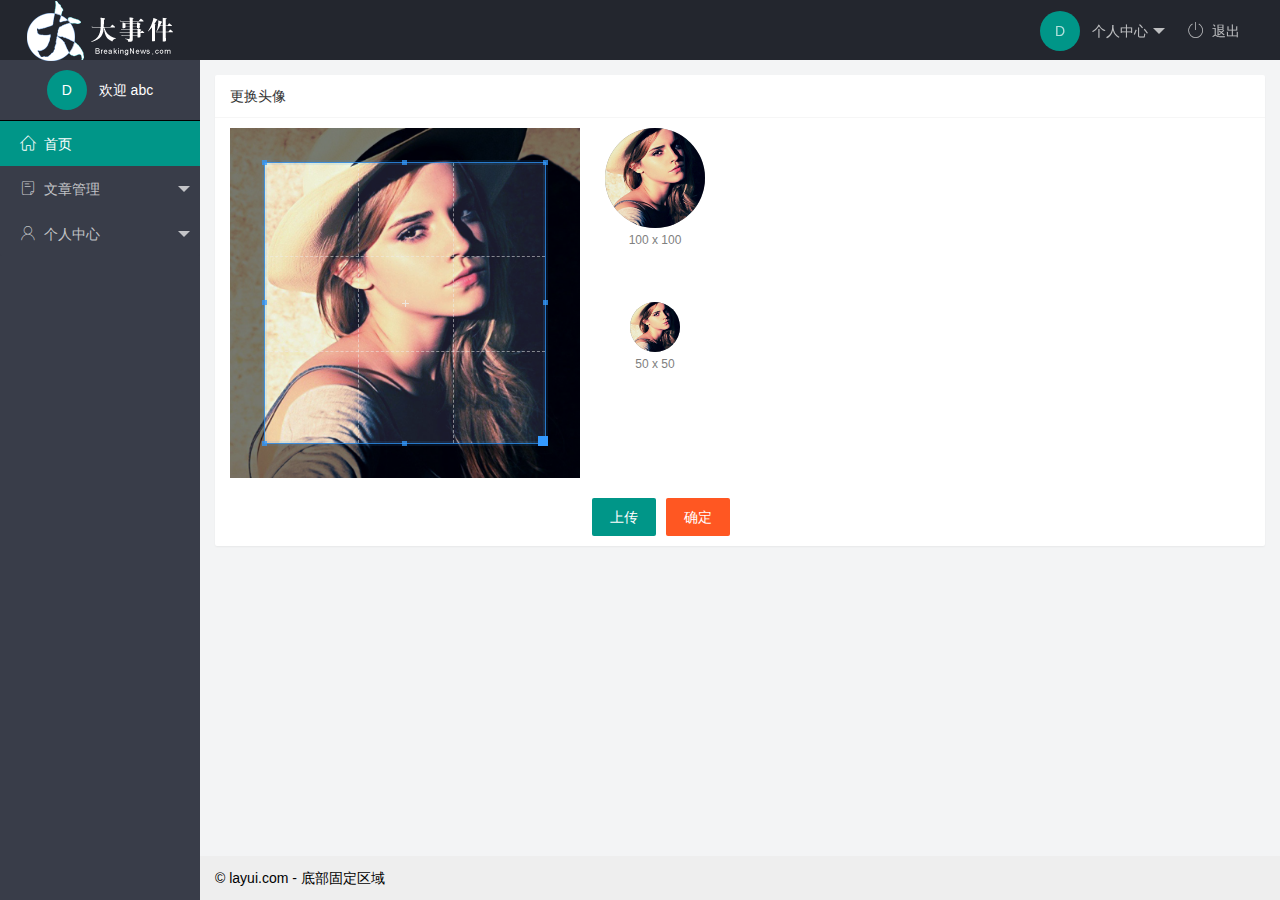
==== commit c48ac39c: "完成个人中心页面" ====
--- a/home/index.html
+++ b/home/index.html
@@ -27,9 +27,9 @@
               <span class="layui-nav-more"></span>
             </a>
             <dl class="layui-nav-child">
-              <dd><a href="">基本资料</a></dd>
-              <dd><a href="">更换头像</a></dd>
-              <dd><a href="">重置密码</a></dd>
+              <dd><a href="/user/user_info.html" target="box">基本资料</a></dd>
+              <dd><a href="/user/user_avatar.html" target="box">更换头像</a></dd>
+              <dd><a href="/user/user-pwd.html" target="box">重置密码</a></dd>
             </dl>
           </li>
           <li class="layui-nav-item">
@@ -82,17 +82,17 @@
               >
               <dl class="layui-nav-child">
                 <dd>
-                  <a href="javascript:;"
+                  <a href="/user/user_info.html" target="box"
                     ><i class="layui-icon layui-icon-app"></i> 基本资料</a
                   >
                 </dd>
                 <dd>
-                  <a href="javascript:;"
+                  <a href="/user/user_avatar.html" target="box"
                     ><i class="layui-icon layui-icon-app"></i> 更换头像</a
                   >
                 </dd>
                 <dd>
-                  <a href="javascript:;"
+                  <a href="/user/user-pwd.html" target="box"
                     ><i class="layui-icon layui-icon-app"></i> 重置密码</a
                   >
                 </dd>
@@ -104,7 +104,8 @@
 
       <div class="layui-body">
         <!-- 内容主体区域 -->
-        <iframe name="box" src="/home/dashboard.html" frameborder="0"></iframe>
+        <!-- <iframe name="box" src="/home/dashboard.html" frameborder="0"></iframe> -->
+        <iframe name="box" src="/user/user_avatar.html" frameborder="0"></iframe>
       <div class="layui-footer">
         <!-- 底部固定区域 -->
         © layui.com - 底部固定区域
--- a/assets/css/index.css
+++ b/assets/css/index.css
@@ -8,6 +8,7 @@
 iframe {
   width: 100%;
   height: 100%;
+  background-color: #f3f4f5;
 }
 .layui-body {
   overflow: hidden;
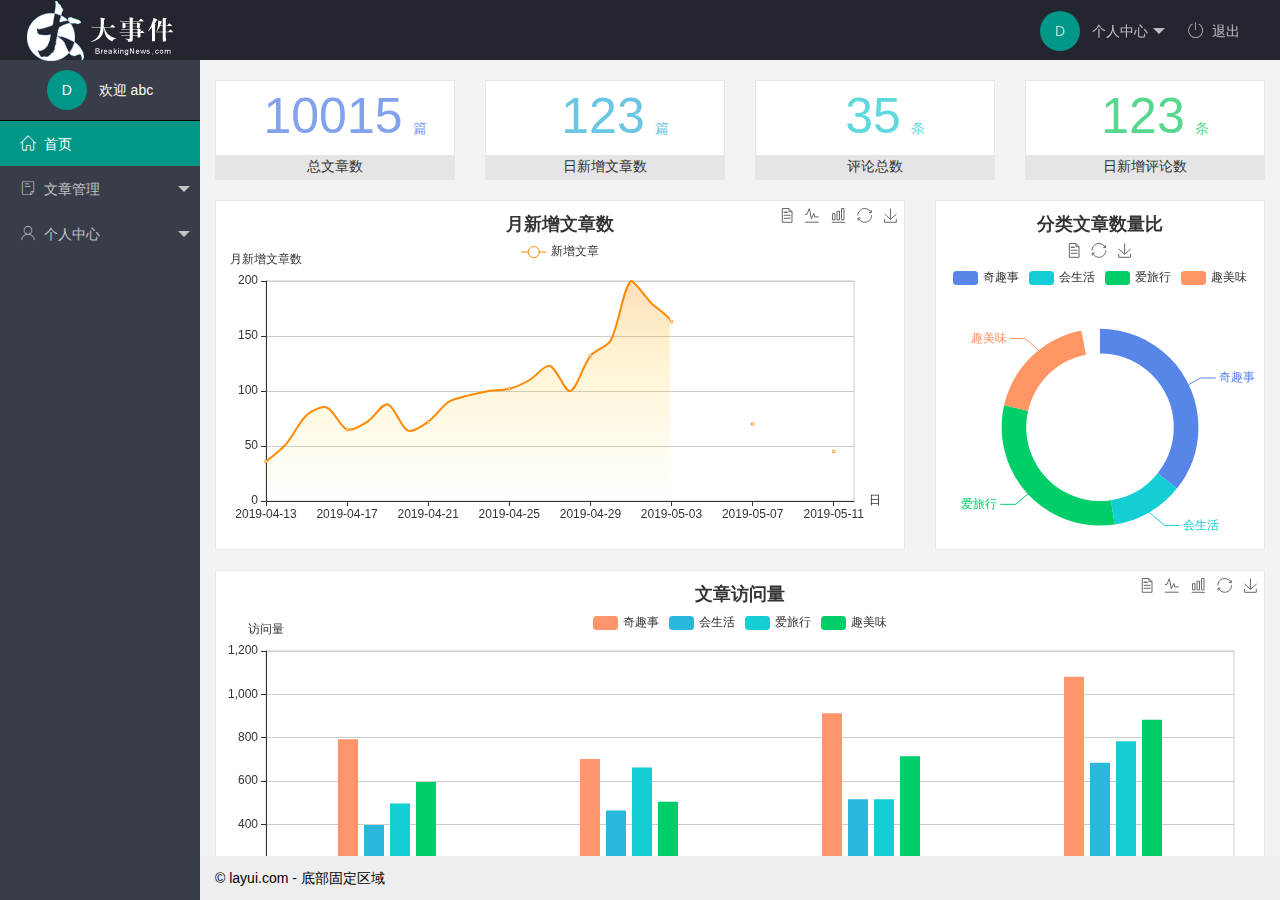
==== commit 63a20b45: "完成文章页面" ====
--- a/home/index.html
+++ b/home/index.html
@@ -60,17 +60,17 @@
               >
               <dl class="layui-nav-child">
                 <dd>
-                  <a href="javascript:;"
+                  <a href="/article/art_cate.html" target=box
                     ><i class="layui-icon layui-icon-app"></i> 文章类别</a
                   >
                 </dd>
                 <dd>
-                  <a href="javascript:;"
+                  <a href="/article/art_list.html"target="box"
                     ><i class="layui-icon layui-icon-app"></i> 文章列表</a
                   >
                 </dd>
                 <dd>
-                  <a href="javascript:;"
+                  <a href="/article/art_pub.html"target="box"
                     ><i class="layui-icon layui-icon-app"></i> 发布文章</a
                   >
                 </dd>
@@ -104,8 +104,7 @@
 
       <div class="layui-body">
         <!-- 内容主体区域 -->
-        <!-- <iframe name="box" src="/home/dashboard.html" frameborder="0"></iframe> -->
-        <iframe name="box" src="/user/user_avatar.html" frameborder="0"></iframe>
+        <iframe name="box" src="/home/dashboard.html" frameborder="0"></iframe>
       <div class="layui-footer">
         <!-- 底部固定区域 -->
         © layui.com - 底部固定区域
